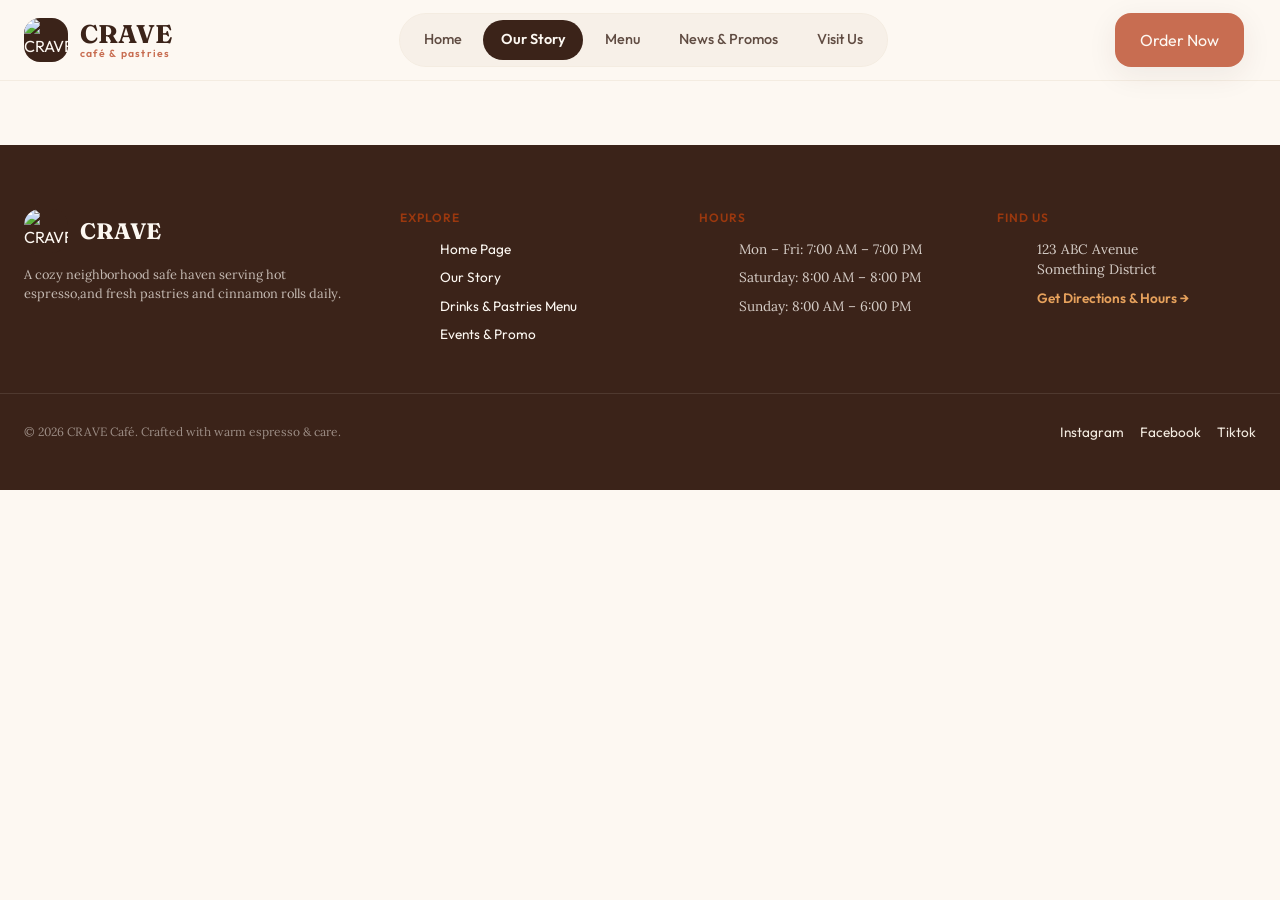
==== about.html @ d5f20750 "Add files via upload" ====
<!DOCTYPE html>
<html lang="en">
  <head>
    <meta charset="utf-8">
    <meta name="viewport" content="width=device-width, initial-scale=1.0">
    <title>Café</title>
    <link rel="preconnect" href="https://fonts.googleapis.com">
    <link rel="preconnect" href="https://fonts.gstatic.com" crossorigin>
    <link href="https://fonts.googleapis.com/css2?family=Fraunces:ital,wght@0,600;0,700;0,900;1,600&family=Lora:ital,wght@0,400;0,500;0,600;1,400&family=Outfit:wght@300;400;500;600;700&display=swap" rel="stylesheet">
    <link rel="stylesheet" href="style.css">
    <link rel="icon" type="image/x-icon" href="assets/favicon.ico">
  </head>

  <body>
      <header>
          <div class="site-header">
              <div class="wrap header-inner">
                  <a href="index.html" class="logo">
                      <span class="logo-mark">
                          <img src="assets/cafe_logo.png" alt="CRAVE Logo">
                      </span>
                      <span class="logo-text">
                          <span class="logo-name">CRAVE</span>
                          <span class="logo-subtitle">Café &amp; Pastries</span>
                      </span>
                  </a>

              <nav class="nav-desktop" aria-label="Primary">
                  <a href="index.html" >Home</a>
                  <a href="about.html" class="active">Our Story</a>
                  <a href="menu.html" >Menu</a>
                  <a href="news.html">News &amp; Promos</a>
                  <a href="contact.html">Visit Us</a>
              </nav>

              <div class="header-actions">
                  <a href="order.html" class="btn btn-filled order-btn-desktop">Order Now</a>
                  <label for="nav-toggle" class="hamburger" aria-label="Toggle menu">
                  </label>
              </div>
              </nav>
          </div>   
              
      </header>


        <main>
            
            </section>

            <section>

            </section>
        </main>

        <!--footer sections-->
        <footer class="site-footer"> 
          <div class="wrap footer-grid">
            <div class="footer-brand">
              <div class="logo">
                  <a href="index.html" class="logo">
                      <span class="logo-mark">
                          <img src="assets/cafe_logo.png" alt="CRAVE Logo">
                      </span>
                      <span class="logo-text-footer">
                          <span class="logo-name-footer">CRAVE</span>
                      </span>
                  </a>
              </div>
              <p>A cozy neighborhood safe haven serving hot espresso,and fresh pastries and cinnamon rolls daily.</p>
            </div>
            <div>
              <h4>Explore</h4>
              <ul>
                <li><a href="index.html">Home Page</a></li>
                <li><a href="about.html">Our Story</a></li>
                <li><a href="menu.html">Drinks &amp; Pastries Menu</a></li>
                <li><a href="news.html">Events &amp; Promo</a></li>
              </ul>
            </div>
            <div>
              <h4>Hours</h4>
              <ul>
                <li>Mon – Fri: 7:00 AM – 7:00 PM</li>
                <li>Saturday: 8:00 AM – 8:00 PM</li>
                <li>Sunday: 8:00 AM – 6:00 PM</li>
              </ul>
            </div>
            <div>
              <h4>Find Us</h4>
              <ul>
                <li> 123 ABC Avenue<br>Something District</li>
                <li><a href="contact.html" class="footer-link-accent">Get Directions &amp; Hours →</a></li>
              </ul>
            </div>
          </div>
          <div class="wrap footer-bottom">
            <p>© 2026 CRAVE Café. Crafted with warm espresso &amp; care.</p>
            <div class="social-media">
              <a href="">Instagram</a>
              <a href="">Facebook</a>
              <a href="">Tiktok</a>
            </div>
          </div>
        </footer>
          
    </body>
</html>
---- style.css ----
@import url("typography.css");

* {
    box-sizing: border-box;
    margin: 0;
}

body {
    margin: 0;
    background-color: #FDF8F2;
    background-size: 24px 24px;
}

ul li {
    margin: 0;
    padding: 0;
    list-style-type: none;
    text-decoration: none;
}

.wrap {
    max-width: 1280px;
    margin: 0 auto;
    padding: 0 1.5rem;
}

/* header section */
.site-header {
    position: sticky;
    top: 0;
    z-index: 100;
    background: rgba(253,248,242,.92);
    backdrop-filter: blur(10px);
    border-bottom: 1px solid #F4ECE1;
}

.header-inner {
    height: 5rem;
    display: flex;
    align-items: center;
    justify-content: space-between;
    gap: 1rem;
  }
  
/*logo*/
  .logo {
    display: flex;
    align-items: center;
    gap: .75rem;
}
  
.logo-mark {
    width: 2.75rem;
    height: 2.75rem;
    flex: none;
    border-radius: 1rem;
    background: #3B2319;
    display: flex;
    align-items: center;
    justify-content: center;
    overflow: hidden;
}
  
.logo-mark img {
    width: 100%;
    height: 100%;
    object-fit: cover; 
    display: block;
}

.logo-name {
    display: block;
}
  
.logo-subtitle {
    display: block;
}

/*nav*/
.nav-desktop {
    display: flex;
    gap: .25rem;
    background: rgba(244,236,225,.6);
    padding: .4rem;
    border-radius: 999px;
    border: 1px solid #F4ECE1;
    list-style-type: none;
}
  
.nav-desktop a {
    padding: .55rem 1.1rem;
    border-radius: 999px;
    text-decoration: none;
}
  
  .nav-desktop a:hover {
    background: #FDF8F2;
    text-decoration: none;
}
  
  .nav-desktop a.active {
    background: #3B2319;
    text-decoration: none;
}

.header-actions {
    display: flex;
    align-items: center;
    gap: .75rem;
  }
  

/* buttons */
.btn {
    display: inline-flex;
    align-items: center;
    justify-content: center;
    gap: .5rem;
    padding: .85rem 1.5rem;
    border-radius: 1rem;
    border: 1px solid transparent;
    cursor: pointer;
    transition: transform .15s ease, background .15s ease;
}
  
.btn:active {
    transform: scale(.97);
}
  
.btn-primary {
    background: #3B2319;
    box-shadow: 0 8px 30px rgba(59,35,25,.08);
}
  
.btn-primary:hover {
    background: #5A3A2C;
  }
  
.btn-filled {
    background: #C86D51;
    box-shadow: 0 8px 30px rgba(59,35,25,.08);
  }
  
.btn-accent:hover {
    background: #A85238;
  }
  
.btn-transparent {
    background: transparent;
    border-color: rgba(253,248,242,.35);
  }
  
.btn-transparent:hover {
    border-color: #FDF8F2;
  }
  
.btn-outline {
    background: #fff;
    border-color: #F4ECE1;
  }
  
.btn-outline:hover {
    border-color: #C86D51;
  }
  
.btn-block {
    width: 100%;
  }

/*hero section*/
.hero {
    min-height: calc(100vh - 5rem - 1px);
    min-height: calc(100svh - 5rem - 1px);
    padding: 4rem 1.5rem;
    display: flex;
    align-items: center;
    justify-content: center;
    background-image: linear-gradient(rgba(59,35,25,.55), rgba(59,35,25,.72)), url('https://images.unsplash.com/photo-1501339847302-ac426a4a7cbb?auto=format&fit=crop&w=2000&q=75');
    background-size: cover;
    background-position: center;
    background-repeat: no-repeat;
    background-color: #3B2319;
}

.hero-content {
    width: 100%;
    max-width: 56rem;
    display: flex;
    flex-direction: column;
    align-items: center;
    justify-content: center;
  }
  
  .hero-title {
    margin-top: 1.25rem;
  }
  
  .hero-lede {
    max-width: 40ch;
    margin-top: 1.5rem;
  }
  
  .hero-actions {
    display: flex;
    flex-wrap: wrap;
    justify-content: center;
    gap: 1rem;
    margin-top: 2.25rem;
  }
  
/*menu tiles*/
.menu-tiles {
    padding: 5rem 0;
    height: auto;
}
  
.polaroid {
    background: #fff;
    padding: .75rem;
    border-radius: 1rem;
    box-shadow: 0 10px 25px -5px rgba(59,35,25,.18);
}
  
.polaroid img {
    height: 14rem;
    width: 100%;
    object-fit: cover;
    border-radius: .5rem;
}
  
.polaroid figcaption {
    margin-top: .6rem;
  }
  
.polaroid.tilt-1 {
    transform: rotate(-2deg);
  }
  
.polaroid.tilt-2 {
    transform: rotate(2deg);
  }
  
.polaroid.tilt-3 {
    transform: rotate(-1deg);
  }
  
.polaroid.tilt-4 {
    transform: rotate(1deg);
  }
  
.polaroid:hover {
    transform: rotate(0deg);
    transition: transform .25s ease;
  }


.menu-tiles {
    padding: 5rem 0;
}
  
/* ==========================================
     1. DESKTOP-FIRST LAYOUT (Default)
     ================================---------- */
     .menu-board,
     .wall-board {
       display: grid;
       grid-template-columns: 1fr minmax(0, 22rem) 1fr;
       gap: 2rem;
       align-items: center;
     }
     
     .wall-center,
     .tile-center {
       order: 0;
       display: flex;
       flex-direction: column;
       align-items: center;
       gap: 2rem;
       text-align: center;
     }
     
     .wall-side {
       display: flex;
       flex-direction: column;
       gap: 2.75rem;
     }
     
     .wall-pol {
       position: relative;
       margin: 0;
       padding: .9rem .9rem 1.1rem;
       background-color: #FFFFFF;
       border-radius: 1rem;
       box-shadow: 0 10px 25px -5px rgba(59,35,25,.22);
       width: 15.5rem;
     }
     
     .wall-pol img {
       width: 100%;
       height: 11rem;
       object-fit: cover;
       border-radius: .5rem;
     }
     
     .wall-pol figcaption {
       display: flex;
       flex-direction: column;
       align-items: center;
       gap: .15rem;
       margin-top: .85rem;
     }
     
     /* The little "tape" labels */
     .wall-tape {
       position: absolute;
       top: -.75rem;
       left: 50%;
       width: 7rem;
       margin-left: -3.5rem;
       padding: .25rem 0;
       transform: rotate(-4deg);
     }
     
     .tape-signature {
       background-color: #A85238;
     }
     
     .tape-baked {
       background-color: #5D6A50;
     }
     
     /* Polaroid tilts */
     .wall-pol-1 { transform: rotate(-3deg); }
     .wall-pol-2 { transform: rotate(2.5deg); }
     .wall-pol-3 { transform: rotate(3deg); }
     .wall-pol-4 { transform: rotate(-2.5deg); }
     
     .wall-left .wall-pol-1 { align-self: flex-start; }
     .wall-left .wall-pol-2 { align-self: flex-end; }
     .wall-right .wall-pol-3 { align-self: flex-end; }
     .wall-right .wall-pol-4 { align-self: flex-start; }
     
     .wall-pol:hover {
       transform: rotate(0deg);
       transition: transform .25s ease;
     }
     
     /* TABLETS (600px to 999px) - 2-Column Grid */
  @media (max-width: 999px) {
    .menu-board,
    .wall-board {
      display: flex;
      flex-direction: column;
      align-items: center;
      gap: 2rem;
    }
    
    /* Center headline goes to the top */
    .wall-center,
    .tile-center {
      order: -1;
    }
    
    /* Tablet grid: 2 polaroids side by side */
    .wall-side {
      display: grid;
      grid-template-columns: repeat(2, 1fr);
      gap: 1.5rem;
      width: 100%;
      max-width: 36rem;
    }
    
    .wall-pol {
      width: 100%;
      max-width: none;
      align-self: auto !important;
    }
  }
  
  /* PHONES (< 600px) - 1 Polaroid per row */
  @media (max-width: 599px) {
    .wall-side {
      display: flex;
      flex-direction: column;
      align-items: center;
      gap: 1.5rem;
      max-width: 18rem;
    }
    
    .wall-pol {
      width: 100%;
    }
  }

/*upcoming events*/
.events {
    min-height: 100vh;
    background-color: #3B2319;
    padding: 3rem 5rem;
    box-sizing: border-box;
  }
  
  .event-items {
    display: flex;
    flex-direction: column;
    gap: 2rem; /* Space between each separate event box */
    width: 100%;
  }
  
.event-cards {
    display: grid;
    grid-template-columns: minmax(0, 1fr) minmax(0, 1fr);
    grid-template-rows: minmax(0, 1fr);
    align-items: stretch;
    gap: 2rem;
    min-height: 20rem;
    background-color: #4A2D21; 
    border-radius: 1rem;
    overflow: hidden;
}

.event-cards:nth-child(even) .event-photo {
    order: -1;
}
  
.event-text {
    display: flex;
    flex-direction: column;
    justify-content: center;
    padding: 3rem;
    max-width: 36rem;
    min-width: 0;
}
  
.event-photo {
    position: relative;
    width: 100%;
    height: 100%;
    min-height: 0;
    overflow: hidden;
}
  
.event-photo img {
    position: absolute;
    width: 100%;
    height: 100%;
    object-fit: cover;
    display: block;
}

.event-text h2 {
    margin-top: 1rem;
}
  
.event-text p {
    margin-top: 0.5rem;
}
  
.event-actions {
    display: flex;
    flex-wrap: wrap;
    gap: 1rem;
    margin-top: auto;
}


.highlights {
    display: inline-block;
    background: #C86D51;
    padding: 10px;
    border-radius: 999px;
}

/* cafe interior section */

.intro-to-nooks {
    position: relative;
    min-height: 100vh;
    background-color: #F4ECE1;
    color: #F4ECE1;
    display: flex;
    flex-direction: column;
    justify-content: center;
    align-items: center;
    text-align: center;
    padding: 2rem;
}

.interior {
    position: relative;
    min-height: 100vh;
    display: flex;
    align-items: flex-end;
    overflow: hidden;
    background: linear-gradient(145deg, #F4ECE1, #C86D51);
    color: #F4ECE1;
}

.interior::after {
    content:"";
    position:absolute;
    inset:0;
    background:linear-gradient(to top,rgba(20,10,5,.82) 0%,rgba(20,10,5,.35) 45%,rgba(20,10,5,0) 75%)}

.image-interior {
    position: absolute;
    inset: 0;
    z-index: 0;
}

.image-interior img {
    width: 100%;
    height: 100%;
    object-fit: cover;
    display: block;
}

.interior-text {
    position: relative;
    z-index: 2;
    width: 100%;
    margin: 0 auto;
    padding: 0 2rem 5rem;
}

/* footer section */
.site-footer {
    background: #3B2319;
    color: #FDF8F2;
    padding:4rem 0 3rem;
    margin-top:4rem;
}
.footer-grid{
    display:grid;
    gap:2.5rem;
    grid-template-columns:1fr;}
    @media (min-width:900px){ 
        .footer-grid{
            grid-template-columns:1.3fr 1fr 1fr 1fr;
        } }

.footer-grid h4 {
    font-family: 'Outfit', sans-serif;
    font-size:.75rem;
    text-transform:uppercase;
    letter-spacing:.08em;
    color: #9b380e;
    margin-bottom:.75rem;

}

.footer-grid ul li {
    margin-bottom:.5rem;
    font-size:.85rem;
    color:rgba(253,248,242,.8);
}

.footer-grid a:hover {
    color: #9b380e;
}

.footer-brand p {
    font-size:.8rem;
    color:rgba(253,248,242,.7);
    margin-top:.75rem;
}

.footer-bottom { 
    border-top:1px solid rgba(253,248,242,.1);
    margin-top:2.5rem;
    padding-top:1.75rem;
    display:flex;
    flex-direction:column;
    gap:1rem;
    align-items:center;
    text-align:center;
    font-size:.75rem;
    color:rgba(253,248,242,.5);}
    @media (min-width:640px) { 
        .footer-bottom{
            flex-direction:row;
            justify-content:space-between;} 
}

.social-media {
    display: flex;
    gap: 1rem;
}

.social-media a {
    color: #F4ECE1;
    font-size: 0.85rem;
}
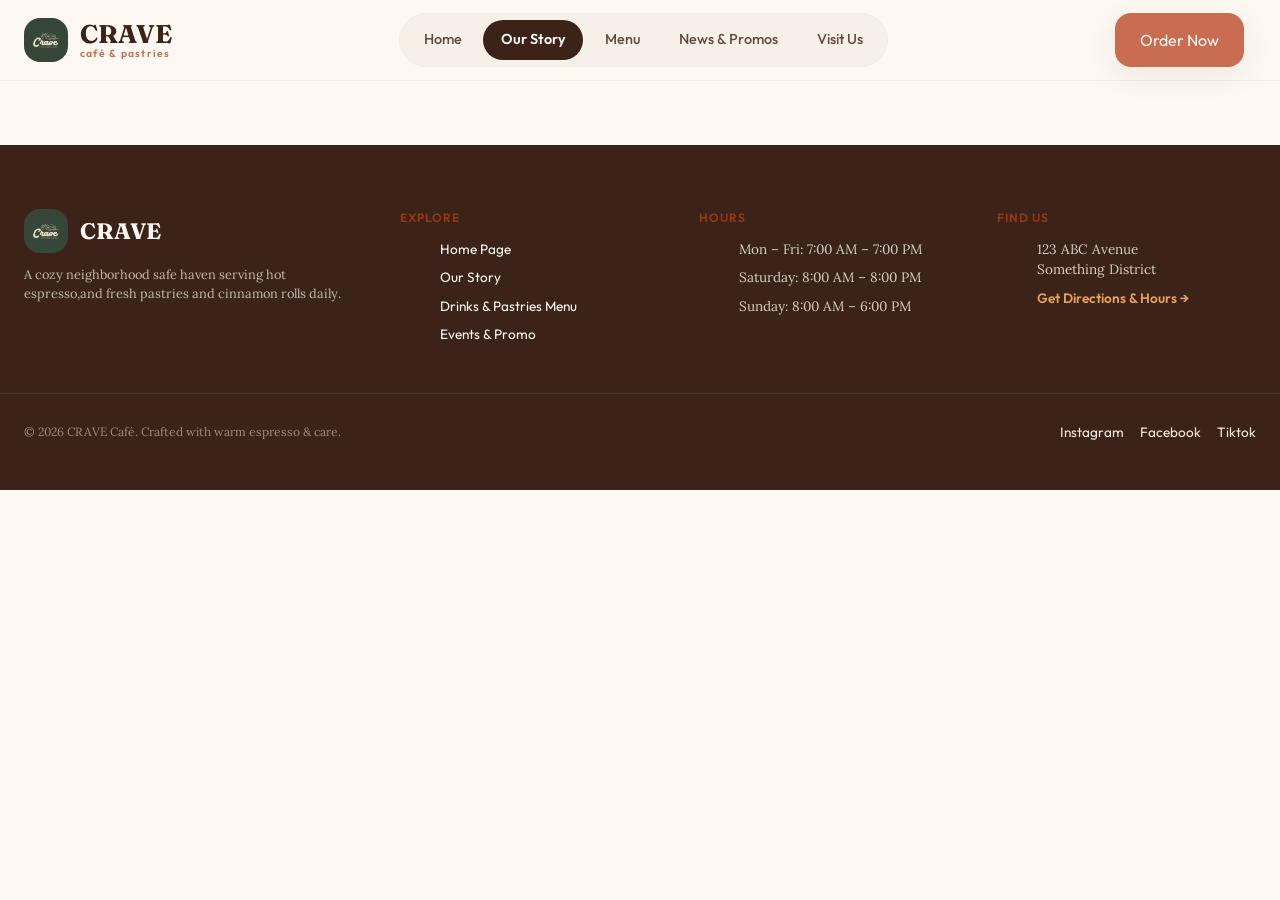
==== commit a6f6cf71: "commit on ('master')" ====
--- a/about.html
+++ b/about.html
@@ -1,108 +1,108 @@
-<!DOCTYPE html>
-<html lang="en">
-  <head>
-    <meta charset="utf-8">
-    <meta name="viewport" content="width=device-width, initial-scale=1.0">
-    <title>Café</title>
-    <link rel="preconnect" href="https://fonts.googleapis.com">
-    <link rel="preconnect" href="https://fonts.gstatic.com" crossorigin>
-    <link href="https://fonts.googleapis.com/css2?family=Fraunces:ital,wght@0,600;0,700;0,900;1,600&family=Lora:ital,wght@0,400;0,500;0,600;1,400&family=Outfit:wght@300;400;500;600;700&display=swap" rel="stylesheet">
-    <link rel="stylesheet" href="style.css">
-    <link rel="icon" type="image/x-icon" href="assets/favicon.ico">
-  </head>
-
-  <body>
-      <header>
-          <div class="site-header">
-              <div class="wrap header-inner">
-                  <a href="index.html" class="logo">
-                      <span class="logo-mark">
-                          <img src="assets/cafe_logo.png" alt="CRAVE Logo">
-                      </span>
-                      <span class="logo-text">
-                          <span class="logo-name">CRAVE</span>
-                          <span class="logo-subtitle">Café &amp; Pastries</span>
-                      </span>
-                  </a>
-
-              <nav class="nav-desktop" aria-label="Primary">
-                  <a href="index.html" >Home</a>
-                  <a href="about.html" class="active">Our Story</a>
-                  <a href="menu.html" >Menu</a>
-                  <a href="news.html">News &amp; Promos</a>
-                  <a href="contact.html">Visit Us</a>
-              </nav>
-
-              <div class="header-actions">
-                  <a href="order.html" class="btn btn-filled order-btn-desktop">Order Now</a>
-                  <label for="nav-toggle" class="hamburger" aria-label="Toggle menu">
-                  </label>
-              </div>
-              </nav>
-          </div>   
-              
-      </header>
-
-
-        <main>
-            
-            </section>
-
-            <section>
-
-            </section>
-        </main>
-
-        <!--footer sections-->
-        <footer class="site-footer"> 
-          <div class="wrap footer-grid">
-            <div class="footer-brand">
-              <div class="logo">
-                  <a href="index.html" class="logo">
-                      <span class="logo-mark">
-                          <img src="assets/cafe_logo.png" alt="CRAVE Logo">
-                      </span>
-                      <span class="logo-text-footer">
-                          <span class="logo-name-footer">CRAVE</span>
-                      </span>
-                  </a>
-              </div>
-              <p>A cozy neighborhood safe haven serving hot espresso,and fresh pastries and cinnamon rolls daily.</p>
-            </div>
-            <div>
-              <h4>Explore</h4>
-              <ul>
-                <li><a href="index.html">Home Page</a></li>
-                <li><a href="about.html">Our Story</a></li>
-                <li><a href="menu.html">Drinks &amp; Pastries Menu</a></li>
-                <li><a href="news.html">Events &amp; Promo</a></li>
-              </ul>
-            </div>
-            <div>
-              <h4>Hours</h4>
-              <ul>
-                <li>Mon – Fri: 7:00 AM – 7:00 PM</li>
-                <li>Saturday: 8:00 AM – 8:00 PM</li>
-                <li>Sunday: 8:00 AM – 6:00 PM</li>
-              </ul>
-            </div>
-            <div>
-              <h4>Find Us</h4>
-              <ul>
-                <li> 123 ABC Avenue<br>Something District</li>
-                <li><a href="contact.html" class="footer-link-accent">Get Directions &amp; Hours →</a></li>
-              </ul>
-            </div>
-          </div>
-          <div class="wrap footer-bottom">
-            <p>© 2026 CRAVE Café. Crafted with warm espresso &amp; care.</p>
-            <div class="social-media">
-              <a href="">Instagram</a>
-              <a href="">Facebook</a>
-              <a href="">Tiktok</a>
-            </div>
-          </div>
-        </footer>
-          
-    </body>
+<!DOCTYPE html>
+<html lang="en">
+  <head>
+    <meta charset="utf-8">
+    <meta name="viewport" content="width=device-width, initial-scale=1.0">
+    <title>Café</title>
+    <link rel="preconnect" href="https://fonts.googleapis.com">
+    <link rel="preconnect" href="https://fonts.gstatic.com" crossorigin>
+    <link href="https://fonts.googleapis.com/css2?family=Fraunces:ital,wght@0,600;0,700;0,900;1,600&family=Lora:ital,wght@0,400;0,500;0,600;1,400&family=Outfit:wght@300;400;500;600;700&display=swap" rel="stylesheet">
+    <link rel="stylesheet" href="style.css">
+    <link rel="icon" type="image/x-icon" href="assets/favicon.ico">
+  </head>
+
+  <body>
+      <header>
+          <div class="site-header">
+              <div class="wrap header-inner">
+                  <a href="index.html" class="logo">
+                      <span class="logo-mark">
+                          <img src="assets/cafe_logo.png" alt="CRAVE Logo">
+                      </span>
+                      <span class="logo-text">
+                          <span class="logo-name">CRAVE</span>
+                          <span class="logo-subtitle">Café &amp; Pastries</span>
+                      </span>
+                  </a>
+
+              <nav class="nav-desktop" aria-label="Primary">
+                  <a href="index.html" >Home</a>
+                  <a href="about.html" class="active">Our Story</a>
+                  <a href="menu.html" >Menu</a>
+                  <a href="news.html">News &amp; Promos</a>
+                  <a href="contact.html">Visit Us</a>
+              </nav>
+
+              <div class="header-actions">
+                  <a href="order.html" class="btn btn-filled order-btn-desktop">Order Now</a>
+                  <label for="nav-toggle" class="hamburger" aria-label="Toggle menu">
+                  </label>
+              </div>
+              </nav>
+          </div>   
+              
+      </header>
+
+
+        <main>
+            
+            </section>
+
+            <section>
+
+            </section>
+        </main>
+
+        <!--footer sections-->
+        <footer class="site-footer"> 
+          <div class="wrap footer-grid">
+            <div class="footer-brand">
+              <div class="logo">
+                  <a href="index.html" class="logo">
+                      <span class="logo-mark">
+                          <img src="assets/cafe_logo.png" alt="CRAVE Logo">
+                      </span>
+                      <span class="logo-text-footer">
+                          <span class="logo-name-footer">CRAVE</span>
+                      </span>
+                  </a>
+              </div>
+              <p>A cozy neighborhood safe haven serving hot espresso,and fresh pastries and cinnamon rolls daily.</p>
+            </div>
+            <div>
+              <h4>Explore</h4>
+              <ul>
+                <li><a href="index.html">Home Page</a></li>
+                <li><a href="about.html">Our Story</a></li>
+                <li><a href="menu.html">Drinks &amp; Pastries Menu</a></li>
+                <li><a href="news.html">Events &amp; Promo</a></li>
+              </ul>
+            </div>
+            <div>
+              <h4>Hours</h4>
+              <ul>
+                <li>Mon – Fri: 7:00 AM – 7:00 PM</li>
+                <li>Saturday: 8:00 AM – 8:00 PM</li>
+                <li>Sunday: 8:00 AM – 6:00 PM</li>
+              </ul>
+            </div>
+            <div>
+              <h4>Find Us</h4>
+              <ul>
+                <li> 123 ABC Avenue<br>Something District</li>
+                <li><a href="contact.html" class="footer-link-accent">Get Directions &amp; Hours →</a></li>
+              </ul>
+            </div>
+          </div>
+          <div class="wrap footer-bottom">
+            <p>© 2026 CRAVE Café. Crafted with warm espresso &amp; care.</p>
+            <div class="social-media">
+              <a href="">Instagram</a>
+              <a href="">Facebook</a>
+              <a href="">Tiktok</a>
+            </div>
+          </div>
+        </footer>
+          
+    </body>
 </html>
--- a/style.css
+++ b/style.css
@@ -1,593 +1,593 @@
-@import url("typography.css");
-
-* {
-    box-sizing: border-box;
-    margin: 0;
-}
-
-body {
-    margin: 0;
-    background-color: #FDF8F2;
-    background-size: 24px 24px;
-}
-
-ul li {
-    margin: 0;
-    padding: 0;
-    list-style-type: none;
-    text-decoration: none;
-}
-
-.wrap {
-    max-width: 1280px;
-    margin: 0 auto;
-    padding: 0 1.5rem;
-}
-
-/* header section */
-.site-header {
-    position: sticky;
-    top: 0;
-    z-index: 100;
-    background: rgba(253,248,242,.92);
-    backdrop-filter: blur(10px);
-    border-bottom: 1px solid #F4ECE1;
-}
-
-.header-inner {
-    height: 5rem;
-    display: flex;
-    align-items: center;
-    justify-content: space-between;
-    gap: 1rem;
-  }
-  
-/*logo*/
-  .logo {
-    display: flex;
-    align-items: center;
-    gap: .75rem;
-}
-  
-.logo-mark {
-    width: 2.75rem;
-    height: 2.75rem;
-    flex: none;
-    border-radius: 1rem;
-    background: #3B2319;
-    display: flex;
-    align-items: center;
-    justify-content: center;
-    overflow: hidden;
-}
-  
-.logo-mark img {
-    width: 100%;
-    height: 100%;
-    object-fit: cover; 
-    display: block;
-}
-
-.logo-name {
-    display: block;
-}
-  
-.logo-subtitle {
-    display: block;
-}
-
-/*nav*/
-.nav-desktop {
-    display: flex;
-    gap: .25rem;
-    background: rgba(244,236,225,.6);
-    padding: .4rem;
-    border-radius: 999px;
-    border: 1px solid #F4ECE1;
-    list-style-type: none;
-}
-  
-.nav-desktop a {
-    padding: .55rem 1.1rem;
-    border-radius: 999px;
-    text-decoration: none;
-}
-  
-  .nav-desktop a:hover {
-    background: #FDF8F2;
-    text-decoration: none;
-}
-  
-  .nav-desktop a.active {
-    background: #3B2319;
-    text-decoration: none;
-}
-
-.header-actions {
-    display: flex;
-    align-items: center;
-    gap: .75rem;
-  }
-  
-
-/* buttons */
-.btn {
-    display: inline-flex;
-    align-items: center;
-    justify-content: center;
-    gap: .5rem;
-    padding: .85rem 1.5rem;
-    border-radius: 1rem;
-    border: 1px solid transparent;
-    cursor: pointer;
-    transition: transform .15s ease, background .15s ease;
-}
-  
-.btn:active {
-    transform: scale(.97);
-}
-  
-.btn-primary {
-    background: #3B2319;
-    box-shadow: 0 8px 30px rgba(59,35,25,.08);
-}
-  
-.btn-primary:hover {
-    background: #5A3A2C;
-  }
-  
-.btn-filled {
-    background: #C86D51;
-    box-shadow: 0 8px 30px rgba(59,35,25,.08);
-  }
-  
-.btn-accent:hover {
-    background: #A85238;
-  }
-  
-.btn-transparent {
-    background: transparent;
-    border-color: rgba(253,248,242,.35);
-  }
-  
-.btn-transparent:hover {
-    border-color: #FDF8F2;
-  }
-  
-.btn-outline {
-    background: #fff;
-    border-color: #F4ECE1;
-  }
-  
-.btn-outline:hover {
-    border-color: #C86D51;
-  }
-  
-.btn-block {
-    width: 100%;
-  }
-
-/*hero section*/
-.hero {
-    min-height: calc(100vh - 5rem - 1px);
-    min-height: calc(100svh - 5rem - 1px);
-    padding: 4rem 1.5rem;
-    display: flex;
-    align-items: center;
-    justify-content: center;
-    background-image: linear-gradient(rgba(59,35,25,.55), rgba(59,35,25,.72)), url('https://images.unsplash.com/photo-1501339847302-ac426a4a7cbb?auto=format&fit=crop&w=2000&q=75');
-    background-size: cover;
-    background-position: center;
-    background-repeat: no-repeat;
-    background-color: #3B2319;
-}
-
-.hero-content {
-    width: 100%;
-    max-width: 56rem;
-    display: flex;
-    flex-direction: column;
-    align-items: center;
-    justify-content: center;
-  }
-  
-  .hero-title {
-    margin-top: 1.25rem;
-  }
-  
-  .hero-lede {
-    max-width: 40ch;
-    margin-top: 1.5rem;
-  }
-  
-  .hero-actions {
-    display: flex;
-    flex-wrap: wrap;
-    justify-content: center;
-    gap: 1rem;
-    margin-top: 2.25rem;
-  }
-  
-/*menu tiles*/
-.menu-tiles {
-    padding: 5rem 0;
-    height: auto;
-}
-  
-.polaroid {
-    background: #fff;
-    padding: .75rem;
-    border-radius: 1rem;
-    box-shadow: 0 10px 25px -5px rgba(59,35,25,.18);
-}
-  
-.polaroid img {
-    height: 14rem;
-    width: 100%;
-    object-fit: cover;
-    border-radius: .5rem;
-}
-  
-.polaroid figcaption {
-    margin-top: .6rem;
-  }
-  
-.polaroid.tilt-1 {
-    transform: rotate(-2deg);
-  }
-  
-.polaroid.tilt-2 {
-    transform: rotate(2deg);
-  }
-  
-.polaroid.tilt-3 {
-    transform: rotate(-1deg);
-  }
-  
-.polaroid.tilt-4 {
-    transform: rotate(1deg);
-  }
-  
-.polaroid:hover {
-    transform: rotate(0deg);
-    transition: transform .25s ease;
-  }
-
-
-.menu-tiles {
-    padding: 5rem 0;
-}
-  
-/* ==========================================
-     1. DESKTOP-FIRST LAYOUT (Default)
-     ================================---------- */
-     .menu-board,
-     .wall-board {
-       display: grid;
-       grid-template-columns: 1fr minmax(0, 22rem) 1fr;
-       gap: 2rem;
-       align-items: center;
-     }
-     
-     .wall-center,
-     .tile-center {
-       order: 0;
-       display: flex;
-       flex-direction: column;
-       align-items: center;
-       gap: 2rem;
-       text-align: center;
-     }
-     
-     .wall-side {
-       display: flex;
-       flex-direction: column;
-       gap: 2.75rem;
-     }
-     
-     .wall-pol {
-       position: relative;
-       margin: 0;
-       padding: .9rem .9rem 1.1rem;
-       background-color: #FFFFFF;
-       border-radius: 1rem;
-       box-shadow: 0 10px 25px -5px rgba(59,35,25,.22);
-       width: 15.5rem;
-     }
-     
-     .wall-pol img {
-       width: 100%;
-       height: 11rem;
-       object-fit: cover;
-       border-radius: .5rem;
-     }
-     
-     .wall-pol figcaption {
-       display: flex;
-       flex-direction: column;
-       align-items: center;
-       gap: .15rem;
-       margin-top: .85rem;
-     }
-     
-     /* The little "tape" labels */
-     .wall-tape {
-       position: absolute;
-       top: -.75rem;
-       left: 50%;
-       width: 7rem;
-       margin-left: -3.5rem;
-       padding: .25rem 0;
-       transform: rotate(-4deg);
-     }
-     
-     .tape-signature {
-       background-color: #A85238;
-     }
-     
-     .tape-baked {
-       background-color: #5D6A50;
-     }
-     
-     /* Polaroid tilts */
-     .wall-pol-1 { transform: rotate(-3deg); }
-     .wall-pol-2 { transform: rotate(2.5deg); }
-     .wall-pol-3 { transform: rotate(3deg); }
-     .wall-pol-4 { transform: rotate(-2.5deg); }
-     
-     .wall-left .wall-pol-1 { align-self: flex-start; }
-     .wall-left .wall-pol-2 { align-self: flex-end; }
-     .wall-right .wall-pol-3 { align-self: flex-end; }
-     .wall-right .wall-pol-4 { align-self: flex-start; }
-     
-     .wall-pol:hover {
-       transform: rotate(0deg);
-       transition: transform .25s ease;
-     }
-     
-     /* TABLETS (600px to 999px) - 2-Column Grid */
-  @media (max-width: 999px) {
-    .menu-board,
-    .wall-board {
-      display: flex;
-      flex-direction: column;
-      align-items: center;
-      gap: 2rem;
-    }
-    
-    /* Center headline goes to the top */
-    .wall-center,
-    .tile-center {
-      order: -1;
-    }
-    
-    /* Tablet grid: 2 polaroids side by side */
-    .wall-side {
-      display: grid;
-      grid-template-columns: repeat(2, 1fr);
-      gap: 1.5rem;
-      width: 100%;
-      max-width: 36rem;
-    }
-    
-    .wall-pol {
-      width: 100%;
-      max-width: none;
-      align-self: auto !important;
-    }
-  }
-  
-  /* PHONES (< 600px) - 1 Polaroid per row */
-  @media (max-width: 599px) {
-    .wall-side {
-      display: flex;
-      flex-direction: column;
-      align-items: center;
-      gap: 1.5rem;
-      max-width: 18rem;
-    }
-    
-    .wall-pol {
-      width: 100%;
-    }
-  }
-
-/*upcoming events*/
-.events {
-    min-height: 100vh;
-    background-color: #3B2319;
-    padding: 3rem 5rem;
-    box-sizing: border-box;
-  }
-  
-  .event-items {
-    display: flex;
-    flex-direction: column;
-    gap: 2rem; /* Space between each separate event box */
-    width: 100%;
-  }
-  
-.event-cards {
-    display: grid;
-    grid-template-columns: minmax(0, 1fr) minmax(0, 1fr);
-    grid-template-rows: minmax(0, 1fr);
-    align-items: stretch;
-    gap: 2rem;
-    min-height: 20rem;
-    background-color: #4A2D21; 
-    border-radius: 1rem;
-    overflow: hidden;
-}
-
-.event-cards:nth-child(even) .event-photo {
-    order: -1;
-}
-  
-.event-text {
-    display: flex;
-    flex-direction: column;
-    justify-content: center;
-    padding: 3rem;
-    max-width: 36rem;
-    min-width: 0;
-}
-  
-.event-photo {
-    position: relative;
-    width: 100%;
-    height: 100%;
-    min-height: 0;
-    overflow: hidden;
-}
-  
-.event-photo img {
-    position: absolute;
-    width: 100%;
-    height: 100%;
-    object-fit: cover;
-    display: block;
-}
-
-.event-text h2 {
-    margin-top: 1rem;
-}
-  
-.event-text p {
-    margin-top: 0.5rem;
-}
-  
-.event-actions {
-    display: flex;
-    flex-wrap: wrap;
-    gap: 1rem;
-    margin-top: auto;
-}
-
-
-.highlights {
-    display: inline-block;
-    background: #C86D51;
-    padding: 10px;
-    border-radius: 999px;
-}
-
-/* cafe interior section */
-
-.intro-to-nooks {
-    position: relative;
-    min-height: 100vh;
-    background-color: #F4ECE1;
-    color: #F4ECE1;
-    display: flex;
-    flex-direction: column;
-    justify-content: center;
-    align-items: center;
-    text-align: center;
-    padding: 2rem;
-}
-
-.interior {
-    position: relative;
-    min-height: 100vh;
-    display: flex;
-    align-items: flex-end;
-    overflow: hidden;
-    background: linear-gradient(145deg, #F4ECE1, #C86D51);
-    color: #F4ECE1;
-}
-
-.interior::after {
-    content:"";
-    position:absolute;
-    inset:0;
-    background:linear-gradient(to top,rgba(20,10,5,.82) 0%,rgba(20,10,5,.35) 45%,rgba(20,10,5,0) 75%)}
-
-.image-interior {
-    position: absolute;
-    inset: 0;
-    z-index: 0;
-}
-
-.image-interior img {
-    width: 100%;
-    height: 100%;
-    object-fit: cover;
-    display: block;
-}
-
-.interior-text {
-    position: relative;
-    z-index: 2;
-    width: 100%;
-    margin: 0 auto;
-    padding: 0 2rem 5rem;
-}
-
-/* footer section */
-.site-footer {
-    background: #3B2319;
-    color: #FDF8F2;
-    padding:4rem 0 3rem;
-    margin-top:4rem;
-}
-.footer-grid{
-    display:grid;
-    gap:2.5rem;
-    grid-template-columns:1fr;}
-    @media (min-width:900px){ 
-        .footer-grid{
-            grid-template-columns:1.3fr 1fr 1fr 1fr;
-        } }
-
-.footer-grid h4 {
-    font-family: 'Outfit', sans-serif;
-    font-size:.75rem;
-    text-transform:uppercase;
-    letter-spacing:.08em;
-    color: #9b380e;
-    margin-bottom:.75rem;
-
-}
-
-.footer-grid ul li {
-    margin-bottom:.5rem;
-    font-size:.85rem;
-    color:rgba(253,248,242,.8);
-}
-
-.footer-grid a:hover {
-    color: #9b380e;
-}
-
-.footer-brand p {
-    font-size:.8rem;
-    color:rgba(253,248,242,.7);
-    margin-top:.75rem;
-}
-
-.footer-bottom { 
-    border-top:1px solid rgba(253,248,242,.1);
-    margin-top:2.5rem;
-    padding-top:1.75rem;
-    display:flex;
-    flex-direction:column;
-    gap:1rem;
-    align-items:center;
-    text-align:center;
-    font-size:.75rem;
-    color:rgba(253,248,242,.5);}
-    @media (min-width:640px) { 
-        .footer-bottom{
-            flex-direction:row;
-            justify-content:space-between;} 
-}
-
-.social-media {
-    display: flex;
-    gap: 1rem;
-}
-
-.social-media a {
-    color: #F4ECE1;
-    font-size: 0.85rem;
+@import url("typography.css");
+
+* {
+    box-sizing: border-box;
+    margin: 0;
+}
+
+body {
+    margin: 0;
+    background-color: #FDF8F2;
+    background-size: 24px 24px;
+}
+
+ul li {
+    margin: 0;
+    padding: 0;
+    list-style-type: none;
+    text-decoration: none;
+}
+
+.wrap {
+    max-width: 1280px;
+    margin: 0 auto;
+    padding: 0 1.5rem;
+}
+
+/* header section */
+.site-header {
+    position: sticky;
+    top: 0;
+    z-index: 100;
+    background: rgba(253,248,242,.92);
+    backdrop-filter: blur(10px);
+    border-bottom: 1px solid #F4ECE1;
+}
+
+.header-inner {
+    height: 5rem;
+    display: flex;
+    align-items: center;
+    justify-content: space-between;
+    gap: 1rem;
+  }
+  
+/*logo*/
+  .logo {
+    display: flex;
+    align-items: center;
+    gap: .75rem;
+}
+  
+.logo-mark {
+    width: 2.75rem;
+    height: 2.75rem;
+    flex: none;
+    border-radius: 1rem;
+    background: #3B2319;
+    display: flex;
+    align-items: center;
+    justify-content: center;
+    overflow: hidden;
+}
+  
+.logo-mark img {
+    width: 100%;
+    height: 100%;
+    object-fit: cover; 
+    display: block;
+}
+
+.logo-name {
+    display: block;
+}
+  
+.logo-subtitle {
+    display: block;
+}
+
+/*nav*/
+.nav-desktop {
+    display: flex;
+    gap: .25rem;
+    background: rgba(244,236,225,.6);
+    padding: .4rem;
+    border-radius: 999px;
+    border: 1px solid #F4ECE1;
+    list-style-type: none;
+}
+  
+.nav-desktop a {
+    padding: .55rem 1.1rem;
+    border-radius: 999px;
+    text-decoration: none;
+}
+  
+  .nav-desktop a:hover {
+    background: #FDF8F2;
+    text-decoration: none;
+}
+  
+  .nav-desktop a.active {
+    background: #3B2319;
+    text-decoration: none;
+}
+
+.header-actions {
+    display: flex;
+    align-items: center;
+    gap: .75rem;
+  }
+  
+
+/* buttons */
+.btn {
+    display: inline-flex;
+    align-items: center;
+    justify-content: center;
+    gap: .5rem;
+    padding: .85rem 1.5rem;
+    border-radius: 1rem;
+    border: 1px solid transparent;
+    cursor: pointer;
+    transition: transform .15s ease, background .15s ease;
+}
+  
+.btn:active {
+    transform: scale(.97);
+}
+  
+.btn-primary {
+    background: #3B2319;
+    box-shadow: 0 8px 30px rgba(59,35,25,.08);
+}
+  
+.btn-primary:hover {
+    background: #5A3A2C;
+  }
+  
+.btn-filled {
+    background: #C86D51;
+    box-shadow: 0 8px 30px rgba(59,35,25,.08);
+  }
+  
+.btn-accent:hover {
+    background: #A85238;
+  }
+  
+.btn-transparent {
+    background: transparent;
+    border-color: rgba(253,248,242,.35);
+  }
+  
+.btn-transparent:hover {
+    border-color: #FDF8F2;
+  }
+  
+.btn-outline {
+    background: #fff;
+    border-color: #F4ECE1;
+  }
+  
+.btn-outline:hover {
+    border-color: #C86D51;
+  }
+  
+.btn-block {
+    width: 100%;
+  }
+
+/*hero section*/
+.hero {
+    min-height: calc(100vh - 5rem - 1px);
+    min-height: calc(100svh - 5rem - 1px);
+    padding: 4rem 1.5rem;
+    display: flex;
+    align-items: center;
+    justify-content: center;
+    background-image: linear-gradient(rgba(59,35,25,.55), rgba(59,35,25,.72)), url('https://images.unsplash.com/photo-1501339847302-ac426a4a7cbb?auto=format&fit=crop&w=2000&q=75');
+    background-size: cover;
+    background-position: center;
+    background-repeat: no-repeat;
+    background-color: #3B2319;
+}
+
+.hero-content {
+    width: 100%;
+    max-width: 56rem;
+    display: flex;
+    flex-direction: column;
+    align-items: center;
+    justify-content: center;
+  }
+  
+  .hero-title {
+    margin-top: 1.25rem;
+  }
+  
+  .hero-lede {
+    max-width: 40ch;
+    margin-top: 1.5rem;
+  }
+  
+  .hero-actions {
+    display: flex;
+    flex-wrap: wrap;
+    justify-content: center;
+    gap: 1rem;
+    margin-top: 2.25rem;
+  }
+  
+/*menu tiles*/
+.menu-tiles {
+    padding: 5rem 0;
+    height: auto;
+}
+  
+.polaroid {
+    background: #fff;
+    padding: .75rem;
+    border-radius: 1rem;
+    box-shadow: 0 10px 25px -5px rgba(59,35,25,.18);
+}
+  
+.polaroid img {
+    height: 14rem;
+    width: 100%;
+    object-fit: cover;
+    border-radius: .5rem;
+}
+  
+.polaroid figcaption {
+    margin-top: .6rem;
+  }
+  
+.polaroid.tilt-1 {
+    transform: rotate(-2deg);
+  }
+  
+.polaroid.tilt-2 {
+    transform: rotate(2deg);
+  }
+  
+.polaroid.tilt-3 {
+    transform: rotate(-1deg);
+  }
+  
+.polaroid.tilt-4 {
+    transform: rotate(1deg);
+  }
+  
+.polaroid:hover {
+    transform: rotate(0deg);
+    transition: transform .25s ease;
+  }
+
+
+.menu-tiles {
+    padding: 5rem 0;
+}
+  
+/* ==========================================
+     1. DESKTOP-FIRST LAYOUT (Default)
+     ================================---------- */
+     .menu-board,
+     .wall-board {
+       display: grid;
+       grid-template-columns: 1fr minmax(0, 22rem) 1fr;
+       gap: 2rem;
+       align-items: center;
+     }
+     
+     .wall-center,
+     .tile-center {
+       order: 0;
+       display: flex;
+       flex-direction: column;
+       align-items: center;
+       gap: 2rem;
+       text-align: center;
+     }
+     
+     .wall-side {
+       display: flex;
+       flex-direction: column;
+       gap: 2.75rem;
+     }
+     
+     .wall-pol {
+       position: relative;
+       margin: 0;
+       padding: .9rem .9rem 1.1rem;
+       background-color: #FFFFFF;
+       border-radius: 1rem;
+       box-shadow: 0 10px 25px -5px rgba(59,35,25,.22);
+       width: 15.5rem;
+     }
+     
+     .wall-pol img {
+       width: 100%;
+       height: 11rem;
+       object-fit: cover;
+       border-radius: .5rem;
+     }
+     
+     .wall-pol figcaption {
+       display: flex;
+       flex-direction: column;
+       align-items: center;
+       gap: .15rem;
+       margin-top: .85rem;
+     }
+     
+     /* The little "tape" labels */
+     .wall-tape {
+       position: absolute;
+       top: -.75rem;
+       left: 50%;
+       width: 7rem;
+       margin-left: -3.5rem;
+       padding: .25rem 0;
+       transform: rotate(-4deg);
+     }
+     
+     .tape-signature {
+       background-color: #A85238;
+     }
+     
+     .tape-baked {
+       background-color: #5D6A50;
+     }
+     
+     /* Polaroid tilts */
+     .wall-pol-1 { transform: rotate(-3deg); }
+     .wall-pol-2 { transform: rotate(2.5deg); }
+     .wall-pol-3 { transform: rotate(3deg); }
+     .wall-pol-4 { transform: rotate(-2.5deg); }
+     
+     .wall-left .wall-pol-1 { align-self: flex-start; }
+     .wall-left .wall-pol-2 { align-self: flex-end; }
+     .wall-right .wall-pol-3 { align-self: flex-end; }
+     .wall-right .wall-pol-4 { align-self: flex-start; }
+     
+     .wall-pol:hover {
+       transform: rotate(0deg);
+       transition: transform .25s ease;
+     }
+     
+     /* TABLETS (600px to 999px) - 2-Column Grid */
+  @media (max-width: 999px) {
+    .menu-board,
+    .wall-board {
+      display: flex;
+      flex-direction: column;
+      align-items: center;
+      gap: 2rem;
+    }
+    
+    /* Center headline goes to the top */
+    .wall-center,
+    .tile-center {
+      order: -1;
+    }
+    
+    /* Tablet grid: 2 polaroids side by side */
+    .wall-side {
+      display: grid;
+      grid-template-columns: repeat(2, 1fr);
+      gap: 1.5rem;
+      width: 100%;
+      max-width: 36rem;
+    }
+    
+    .wall-pol {
+      width: 100%;
+      max-width: none;
+      align-self: auto !important;
+    }
+  }
+  
+  /* PHONES (< 600px) - 1 Polaroid per row */
+  @media (max-width: 599px) {
+    .wall-side {
+      display: flex;
+      flex-direction: column;
+      align-items: center;
+      gap: 1.5rem;
+      max-width: 18rem;
+    }
+    
+    .wall-pol {
+      width: 100%;
+    }
+  }
+
+/*upcoming events*/
+.events {
+    min-height: 100vh;
+    background-color: #3B2319;
+    padding: 3rem 5rem;
+    box-sizing: border-box;
+  }
+  
+  .event-items {
+    display: flex;
+    flex-direction: column;
+    gap: 2rem; /* Space between each separate event box */
+    width: 100%;
+  }
+  
+.event-cards {
+    display: grid;
+    grid-template-columns: minmax(0, 1fr) minmax(0, 1fr);
+    grid-template-rows: minmax(0, 1fr);
+    align-items: stretch;
+    gap: 2rem;
+    min-height: 20rem;
+    background-color: #4A2D21; 
+    border-radius: 1rem;
+    overflow: hidden;
+}
+
+.event-cards:nth-child(even) .event-photo {
+    order: -1;
+}
+  
+.event-text {
+    display: flex;
+    flex-direction: column;
+    justify-content: center;
+    padding: 3rem;
+    max-width: 36rem;
+    min-width: 0;
+}
+  
+.event-photo {
+    position: relative;
+    width: 100%;
+    height: 100%;
+    min-height: 0;
+    overflow: hidden;
+}
+  
+.event-photo img {
+    position: absolute;
+    width: 100%;
+    height: 100%;
+    object-fit: cover;
+    display: block;
+}
+
+.event-text h2 {
+    margin-top: 1rem;
+}
+  
+.event-text p {
+    margin-top: 0.5rem;
+}
+  
+.event-actions {
+    display: flex;
+    flex-wrap: wrap;
+    gap: 1rem;
+    margin-top: auto;
+}
+
+
+.highlights {
+    display: inline-block;
+    background: #C86D51;
+    padding: 10px;
+    border-radius: 999px;
+}
+
+/* cafe interior section */
+
+.intro-to-nooks {
+    position: relative;
+    min-height: 100vh;
+    background-color: #F4ECE1;
+    color: #F4ECE1;
+    display: flex;
+    flex-direction: column;
+    justify-content: center;
+    align-items: center;
+    text-align: center;
+    padding: 2rem;
+}
+
+.interior {
+    position: relative;
+    min-height: 100vh;
+    display: flex;
+    align-items: flex-end;
+    overflow: hidden;
+    background: linear-gradient(145deg, #F4ECE1, #C86D51);
+    color: #F4ECE1;
+}
+
+.interior::after {
+    content:"";
+    position:absolute;
+    inset:0;
+    background:linear-gradient(to top,rgba(20,10,5,.82) 0%,rgba(20,10,5,.35) 45%,rgba(20,10,5,0) 75%)}
+
+.image-interior {
+    position: absolute;
+    inset: 0;
+    z-index: 0;
+}
+
+.image-interior img {
+    width: 100%;
+    height: 100%;
+    object-fit: cover;
+    display: block;
+}
+
+.interior-text {
+    position: relative;
+    z-index: 2;
+    width: 100%;
+    margin: 0 auto;
+    padding: 0 2rem 5rem;
+}
+
+/* footer section */
+.site-footer {
+    background: #3B2319;
+    color: #FDF8F2;
+    padding:4rem 0 3rem;
+    margin-top:4rem;
+}
+.footer-grid{
+    display:grid;
+    gap:2.5rem;
+    grid-template-columns:1fr;}
+    @media (min-width:900px){ 
+        .footer-grid{
+            grid-template-columns:1.3fr 1fr 1fr 1fr;
+        } }
+
+.footer-grid h4 {
+    font-family: 'Outfit', sans-serif;
+    font-size:.75rem;
+    text-transform:uppercase;
+    letter-spacing:.08em;
+    color: #9b380e;
+    margin-bottom:.75rem;
+
+}
+
+.footer-grid ul li {
+    margin-bottom:.5rem;
+    font-size:.85rem;
+    color:rgba(253,248,242,.8);
+}
+
+.footer-grid a:hover {
+    color: #9b380e;
+}
+
+.footer-brand p {
+    font-size:.8rem;
+    color:rgba(253,248,242,.7);
+    margin-top:.75rem;
+}
+
+.footer-bottom { 
+    border-top:1px solid rgba(253,248,242,.1);
+    margin-top:2.5rem;
+    padding-top:1.75rem;
+    display:flex;
+    flex-direction:column;
+    gap:1rem;
+    align-items:center;
+    text-align:center;
+    font-size:.75rem;
+    color:rgba(253,248,242,.5);}
+    @media (min-width:640px) { 
+        .footer-bottom{
+            flex-direction:row;
+            justify-content:space-between;} 
+}
+
+.social-media {
+    display: flex;
+    gap: 1rem;
+}
+
+.social-media a {
+    color: #F4ECE1;
+    font-size: 0.85rem;
 }
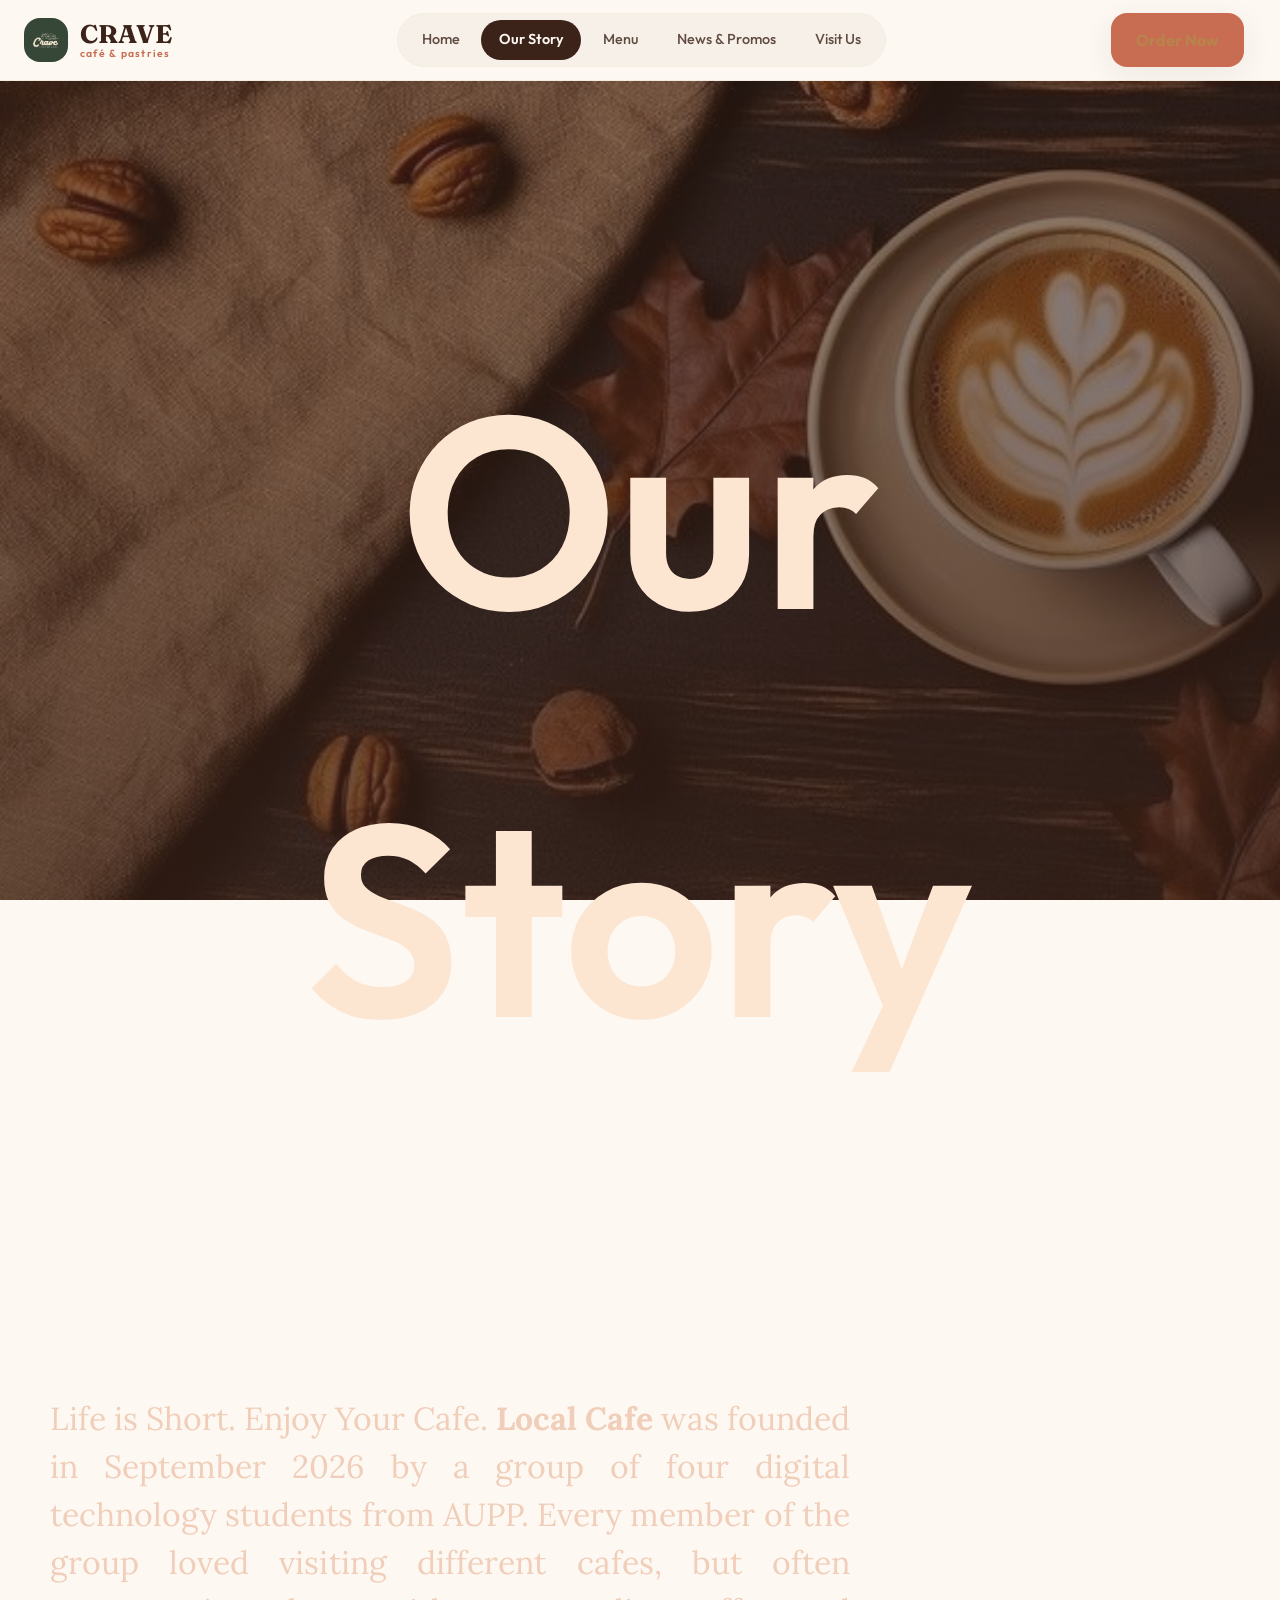
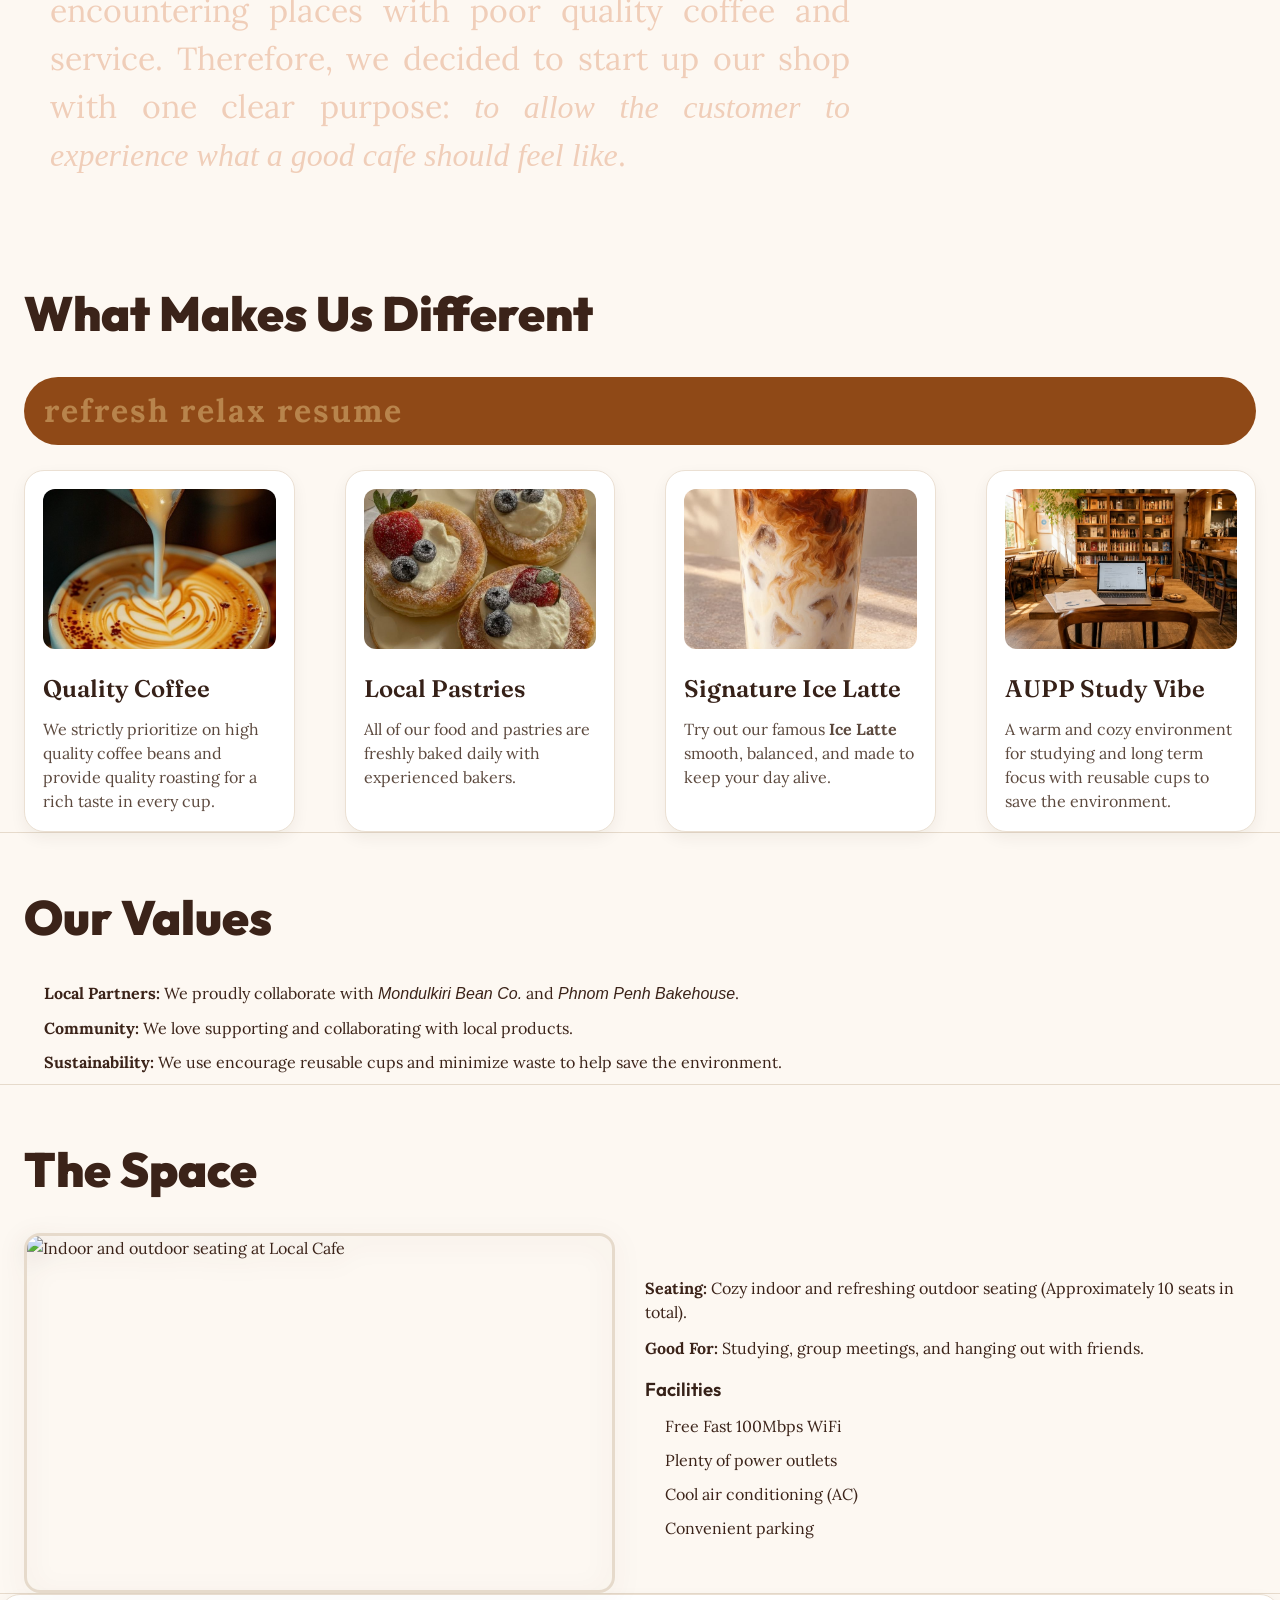
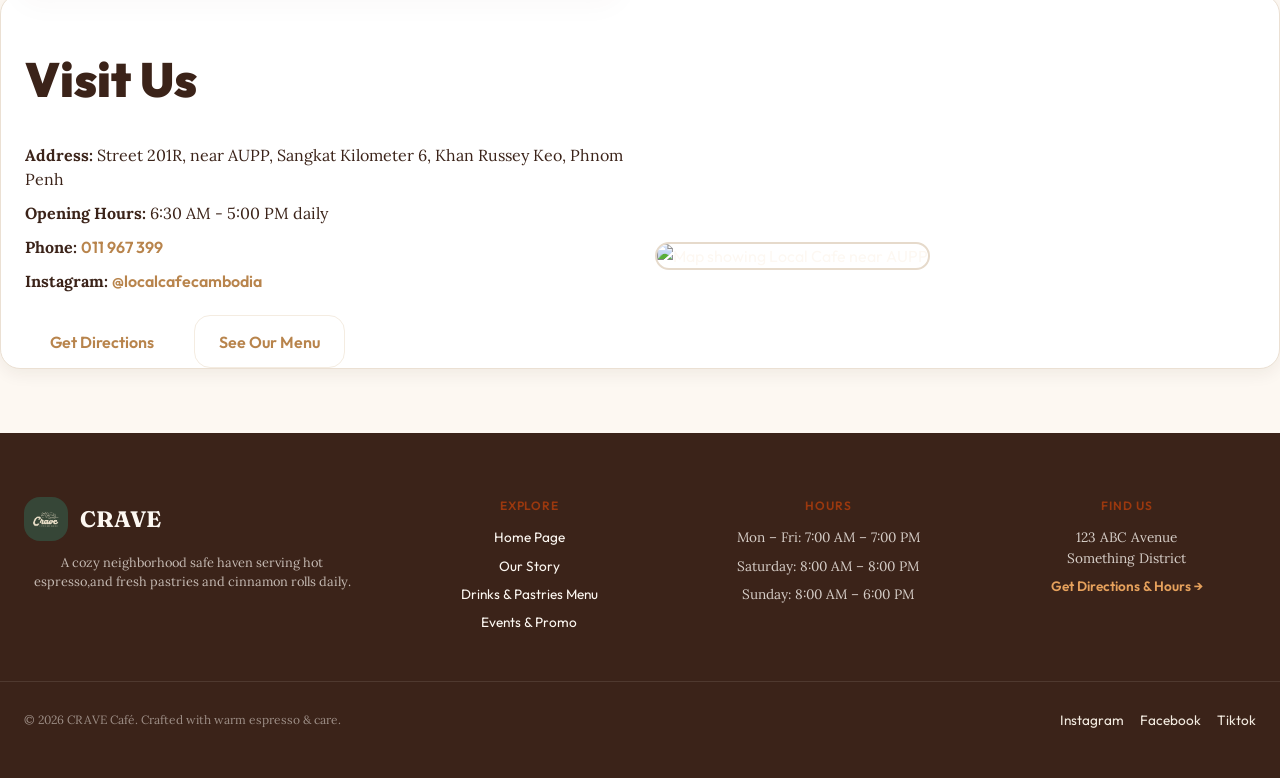
==== commit ba3dd045: "commit on ('main')" ====
--- a/about.html
+++ b/about.html
@@ -7,7 +7,7 @@
     <link rel="preconnect" href="https://fonts.googleapis.com">
     <link rel="preconnect" href="https://fonts.gstatic.com" crossorigin>
     <link href="https://fonts.googleapis.com/css2?family=Fraunces:ital,wght@0,600;0,700;0,900;1,600&family=Lora:ital,wght@0,400;0,500;0,600;1,400&family=Outfit:wght@300;400;500;600;700&display=swap" rel="stylesheet">
-    <link rel="stylesheet" href="style.css">
+    <link rel="stylesheet" href="/css/style.css">
     <link rel="icon" type="image/x-icon" href="assets/favicon.ico">
   </head>
 
@@ -44,65 +44,158 @@
       </header>
 
 
-        <main>
-            
-            </section>
-
-            <section>
-
-            </section>
-        </main>
+      <main>
+        <section class="about-hero">
+          <div class="about-hero-content">
+            <h1>Our Story</h1>
+            <div class="menu-hero-subtitle">
+              <p class="tagline">Life is Short. Enjoy Your Cafe.
+                <strong>Local Cafe</strong> was founded in <time datetime="2026-09">September 2026</time>
+                by a group of four digital technology students from AUPP. Every member of the group loved visiting different cafes, but often encountering places with poor quality coffee and service. Therefore, we decided to start up our shop with one
+                clear purpose: <em>to allow the customer to experience what a good cafe should feel like</em>.
+              </p>
+            </div>
+          </div>
+        </section>
+      
+    
+        <section class=" wrap about-section">
+          <h2>What Makes Us Different</h2>
+          <p class="vibe">Refresh Relax Resume</p>
+    
+          <div class="card-row">
+            <article class="card">
+              <img src="/assets/about-pictures/cafe.jpg" alt="Quality roasted coffee beans" class="card-img">
+              <h3>Quality Coffee</h3>
+              <p>We strictly prioritize on high quality coffee beans and provide quality roasting for a rich taste in every cup.</p>
+            </article>
+    
+            <article class="card">
+              <img src="/assets/about-pictures/pastry.jpg" alt="Fresh local pastries" class="card-img">
+              <h3>Local Pastries</h3>
+              <p>All of our food and pastries are freshly baked daily with experienced bakers.</p>
+            </article>
+    
+            <article class="card">
+              <img src="/assets/about-pictures/ice_latte.jpg" alt="Signature Ice Latte" class="card-img">
+              <h3>Signature Ice Latte</h3>
+              <p>Try out our famous <strong>Ice Latte</strong> smooth, balanced, and made to keep your day alive.</p>
+            </article>
+    
+            <article class="card">
+              <img src="assets/about-pictures/study_vibe.jpg" alt="AUPP study vibe at Local Cafe" class="card-img">
+              <h3>AUPP Study Vibe</h3>
+              <p>A warm and cozy environment for studying and long term focus with reusable cups to save the environment.</p>
+            </article>
+          </div>
+        </section>
+    
+        <section class=" wrap about-section">
+          <h2>Our Values</h2>
+          <ul class="value-list">
+            <li><strong>Local Partners:</strong> We proudly collaborate with <em>Mondulkiri Bean Co.</em> and <em>Phnom Penh Bakehouse</em>.</li>
+            <li><strong>Community:</strong> We love supporting and collaborating with local products.</li>
+            <li><strong>Sustainability:</strong> We use encourage reusable cups and minimize waste to help save the environment.</li>
+          </ul>
+        </section>
+    
+        <section class="wrap about-section">
+          <h2>The Space</h2>
+          <div class="space-row">
+            <img src="./image/real-space.jpg" alt="Indoor and outdoor seating at Local Cafe" class="space-img">
+    
+            <div class="space-info">
+              <p><strong>Seating:</strong> Cozy indoor and refreshing outdoor seating (Approximately 10 seats in total).</p>
+              <p><strong>Good For:</strong> Studying, group meetings, and hanging out with friends.</p>
+              <h3>Facilities</h3>
+              <ul>
+                <li>Free Fast 100Mbps WiFi</li>
+                <li>Plenty of power outlets</li>
+                <li>Cool air conditioning (AC)</li>
+                <li>Convenient parking</li>
+              </ul>
+            </div>
+          </div>
+        </section>
+    
+        <section id="visit" class="wrap about-section visit-box">
+          <h2>Visit Us</h2>
+          <div class="visit-row">
+            <div class="visit-info">
+              <p><strong>Address:</strong> Street 201R, near AUPP, Sangkat Kilometer 6, Khan Russey Keo, Phnom Penh</p>
+              <p><strong>Opening Hours:</strong> <time>6:30 AM - 5:00 PM</time> daily</p>
+              <p><strong>Phone:</strong> <a href="tel:011967399">011 967 399</a></p>
+              <p>
+                <strong>Instagram:</strong>
+                <a href="https://instagram.com/localcafecambodia" target="_blank">@localcafecambodia</a>
+              </p>
+    
+              <div class="cta-row">
+                <a href="https://maps.google.com/?q=American+University+of+Phnom+Penh" target="_blank" class="btn">Get Directions</a>
+                <a href="menu.html" class="btn btn-outline">See Our Menu</a>
+              </div>
+            </div>
+    
+            <div class="visit-map">
+              <a href="https://maps.google.com/?q=American+University+of+Phnom+Penh" target="_blank">
+                <img src="./image/location.jpg" alt="Map showing Local Cafe near AUPP" class="map-img">
+              </a>
+            </div>
+          </div>
+        </section>
+    
+      </main>
 
         <!--footer sections-->
-        <footer class="site-footer"> 
-          <div class="wrap footer-grid">
-            <div class="footer-brand">
-              <div class="logo">
-                  <a href="index.html" class="logo">
-                      <span class="logo-mark">
-                          <img src="assets/cafe_logo.png" alt="CRAVE Logo">
-                      </span>
-                      <span class="logo-text-footer">
-                          <span class="logo-name-footer">CRAVE</span>
-                      </span>
-                  </a>
-              </div>
-              <p>A cozy neighborhood safe haven serving hot espresso,and fresh pastries and cinnamon rolls daily.</p>
-            </div>
-            <div>
-              <h4>Explore</h4>
-              <ul>
-                <li><a href="index.html">Home Page</a></li>
-                <li><a href="about.html">Our Story</a></li>
-                <li><a href="menu.html">Drinks &amp; Pastries Menu</a></li>
-                <li><a href="news.html">Events &amp; Promo</a></li>
-              </ul>
-            </div>
-            <div>
-              <h4>Hours</h4>
-              <ul>
-                <li>Mon – Fri: 7:00 AM – 7:00 PM</li>
-                <li>Saturday: 8:00 AM – 8:00 PM</li>
-                <li>Sunday: 8:00 AM – 6:00 PM</li>
-              </ul>
-            </div>
-            <div>
-              <h4>Find Us</h4>
-              <ul>
-                <li> 123 ABC Avenue<br>Something District</li>
-                <li><a href="contact.html" class="footer-link-accent">Get Directions &amp; Hours →</a></li>
-              </ul>
-            </div>
-          </div>
-          <div class="wrap footer-bottom">
-            <p>© 2026 CRAVE Café. Crafted with warm espresso &amp; care.</p>
-            <div class="social-media">
-              <a href="">Instagram</a>
-              <a href="">Facebook</a>
-              <a href="">Tiktok</a>
-            </div>
-          </div>
-        </footer>
+      <footer class="site-footer"> 
+        <div class="wrap footer-grid">
+          <div class="footer-brand">
+            <div class="logo">
+                <a href="index.html" class="logo">
+                    <span class="logo-mark">
+                        <img src="assets/cafe_logo.png" alt="CRAVE Logo">
+                    </span>
+                    <span class="logo-text-footer">
+                        <span class="logo-name-footer">CRAVE</span>
+                    </span>
+                </a>
+            </div>
+            <p>A cozy neighborhood safe haven serving hot espresso,and fresh pastries and cinnamon rolls daily.</p>
+          </div>
+          <div>
+            <h4>Explore</h4>
+            <ul>
+              <li><a href="index.html">Home Page</a></li>
+              <li><a href="about.html">Our Story</a></li>
+              <li><a href="menu.html">Drinks &amp; Pastries Menu</a></li>
+              <li><a href="news.html">Events &amp; Promo</a></li>
+            </ul>
+          </div>
+          <div>
+            <h4>Hours</h4>
+            <ul>
+              <li>Mon – Fri: 7:00 AM – 7:00 PM</li>
+              <li>Saturday: 8:00 AM – 8:00 PM</li>
+              <li>Sunday: 8:00 AM – 6:00 PM</li>
+            </ul>
+          </div>
+          <div>
+            <h4>Find Us</h4>
+            <ul>
+              <li> 123 ABC Avenue<br>Something District</li>
+              <li><a href="contact.html" class="footer-link-accent">Get Directions &amp; Hours →</a></li>
+            </ul>
+          </div>
+        </div>
+        <div class="wrap footer-bottom">
+          <p>© 2026 CRAVE Café. Crafted with warm espresso &amp; care.</p>
+          <div class="social-media">
+            <a href="">Instagram</a>
+            <a href="">Facebook</a>
+            <a href="">Tiktok</a>
+          </div>
+        </div>
+      </footer>
           
     </body>
 </html>
--- a/css/style.css
+++ b/css/style.css
@@ -0,0 +1,600 @@
+@import url("/css/typography.css");
+@import url("/css/menu-style.css");
+@import url("/css/about-style.css");
+@import url("/css/news-style.css");
+
+* {
+    box-sizing: border-box;
+    margin: 0;
+    padding: 0;
+}
+
+body {
+    margin: 0;
+    background-color: #FDF8F2;
+    background-size: 24px 24px;
+}
+
+ul li {
+    margin: 0;
+    padding: 0;
+    list-style-type: none;
+    text-decoration: none;
+}
+
+.wrap {
+    max-width: 1280px;
+    margin: 0 auto;
+    padding: 0 1.5rem;
+}
+
+/* header section */
+.site-header {
+    position: sticky;
+    top: 0;
+    z-index: 100;
+    background: rgba(253,248,242,.92);
+    backdrop-filter: blur(10px);
+    border-bottom: 1px solid #F4ECE1;
+}
+
+.header-inner {
+  position: sticky;
+  top: 0;
+  z-index: 100;
+    height: 5rem;
+    display: flex;
+    align-items: center;
+    justify-content: space-between;
+    gap: 1rem;
+}
+  
+/*logo*/
+  .logo {
+    display: flex;
+    align-items: center;
+    gap: .75rem;
+}
+  
+.logo-mark {
+    width: 2.75rem;
+    height: 2.75rem;
+    flex: none;
+    border-radius: 1rem;
+    background: #3B2319;
+    display: flex;
+    align-items: center;
+    justify-content: center;
+    overflow: hidden;
+}
+  
+.logo-mark img {
+    width: 100%;
+    height: 100%;
+    object-fit: cover; 
+    display: block;
+}
+
+.logo-name {
+    display: block;
+}
+  
+.logo-subtitle {
+    display: block;
+}
+
+/*nav*/
+.nav-desktop {
+    display: flex;
+    gap: .25rem;
+    background: rgba(244,236,225,.6);
+    padding: .4rem;
+    border-radius: 999px;
+    border: 1px solid #F4ECE1;
+    list-style-type: none;
+}
+  
+.nav-desktop a {
+    padding: .55rem 1.1rem;
+    border-radius: 999px;
+    text-decoration: none;
+}
+  
+  .nav-desktop a:hover {
+    background: #FDF8F2;
+    text-decoration: none;
+}
+  
+  .nav-desktop a.active {
+    background: #3B2319;
+    text-decoration: none;
+}
+
+.header-actions {
+    display: flex;
+    align-items: center;
+    gap: .75rem;
+  }
+  
+
+/* buttons */
+.btn {
+    display: inline-flex;
+    align-items: center;
+    justify-content: center;
+    gap: .5rem;
+    padding: .85rem 1.5rem;
+    border-radius: 1rem;
+    border: 1px solid transparent;
+    cursor: pointer;
+    transition: transform .15s ease, background .15s ease;
+}
+  
+.btn:active {
+    transform: scale(.97);
+}
+  
+.btn-primary {
+    background: #3B2319;
+    box-shadow: 0 8px 30px rgba(59,35,25,.08);
+}
+  
+.btn-primary:hover {
+    background: #5A3A2C;
+  }
+  
+.btn-filled {
+    background: #C86D51;
+    box-shadow: 0 8px 30px rgba(59,35,25,.08);
+  }
+  
+.btn-accent:hover {
+    background: #A85238;
+  }
+  
+.btn-transparent {
+    background: transparent;
+    border-color: rgba(253,248,242,.35);
+  }
+  
+.btn-transparent:hover {
+    border-color: #FDF8F2;
+  }
+  
+.btn-outline {
+    background: #fff;
+    border-color: #F4ECE1;
+  }
+  
+.btn-outline:hover {
+    border-color: #C86D51;
+  }
+  
+.btn-block {
+    width: 100%;
+  }
+
+/*hero section*/
+.hero {
+    min-height: calc(100vh - 5rem - 1px);
+    min-height: calc(100svh - 5rem - 1px);
+    padding: 4rem 1.5rem;
+    display: flex;
+    align-items: center;
+    justify-content: center;
+    background-image: linear-gradient(rgba(59,35,25,.55), rgba(59,35,25,.72)), url('https://images.unsplash.com/photo-1501339847302-ac426a4a7cbb?auto=format&fit=crop&w=2000&q=75');
+    background-size: cover;
+    background-position: center;
+    background-repeat: no-repeat;
+    background-color: #3B2319;
+}
+
+.hero-content {
+    width: 100%;
+    max-width: 56rem;
+    display: flex;
+    flex-direction: column;
+    align-items: center;
+    justify-content: center;
+  }
+  
+  .hero-title {
+    margin-top: 1.25rem;
+  }
+  
+  .hero-lede {
+    max-width: 40ch;
+    margin-top: 1.5rem;
+  }
+  
+  .hero-actions {
+    display: flex;
+    flex-wrap: wrap;
+    justify-content: center;
+    gap: 1rem;
+    margin-top: 2.25rem;
+  }
+  
+/*menu tiles*/
+.menu-tiles {
+    padding: 5rem 0;
+    height: auto;
+}
+  
+.polaroid {
+    background: #fff;
+    padding: .75rem;
+    border-radius: 1rem;
+    box-shadow: 0 10px 25px -5px rgba(59,35,25,.18);
+}
+  
+.polaroid img {
+    height: 14rem;
+    width: 100%;
+    object-fit: cover;
+    border-radius: .5rem;
+}
+  
+.polaroid figcaption {
+    margin-top: .6rem;
+  }
+  
+.polaroid.tilt-1 {
+    transform: rotate(-2deg);
+  }
+  
+.polaroid.tilt-2 {
+    transform: rotate(2deg);
+  }
+  
+.polaroid.tilt-3 {
+    transform: rotate(-1deg);
+  }
+  
+.polaroid.tilt-4 {
+    transform: rotate(1deg);
+  }
+  
+.polaroid:hover {
+    transform: rotate(0deg);
+    transition: transform .25s ease;
+  }
+
+
+.menu-tiles {
+    padding: 5rem 0;
+}
+  
+/* ==========================================
+     1. DESKTOP-FIRST LAYOUT (Default)
+     ================================---------- */
+     .menu-board,
+     .wall-board {
+       display: grid;
+       grid-template-columns: 1fr minmax(0, 22rem) 1fr;
+       gap: 2rem;
+       align-items: center;
+     }
+     
+     .wall-center,
+     .tile-center {
+       order: 0;
+       display: flex;
+       flex-direction: column;
+       align-items: center;
+       gap: 2rem;
+       text-align: center;
+     }
+     
+     .wall-side {
+       display: flex;
+       flex-direction: column;
+       gap: 2.75rem;
+     }
+     
+     .wall-pol {
+       position: relative;
+       margin: 0;
+       padding: .9rem .9rem 1.1rem;
+       background-color: #FFFFFF;
+       border-radius: 1rem;
+       box-shadow: 0 10px 25px -5px rgba(59,35,25,.22);
+       width: 15.5rem;
+     }
+     
+     .wall-pol img {
+       width: 100%;
+       height: 11rem;
+       object-fit: cover;
+       border-radius: .5rem;
+     }
+     
+     .wall-pol figcaption {
+       display: flex;
+       flex-direction: column;
+       align-items: center;
+       gap: .15rem;
+       margin-top: .85rem;
+     }
+     
+     /* The little "tape" labels */
+     .wall-tape {
+       position: absolute;
+       top: -.75rem;
+       left: 50%;
+       width: 7rem;
+       margin-left: -3.5rem;
+       padding: .25rem 0;
+       transform: rotate(-4deg);
+     }
+     
+     .tape-signature {
+       background-color: #A85238;
+     }
+     
+     .tape-baked {
+       background-color: #5D6A50;
+     }
+     
+     /* Polaroid tilts */
+     .wall-pol-1 { transform: rotate(-3deg); }
+     .wall-pol-2 { transform: rotate(2.5deg); }
+     .wall-pol-3 { transform: rotate(3deg); }
+     .wall-pol-4 { transform: rotate(-2.5deg); }
+     
+     .wall-left .wall-pol-1 { align-self: flex-start; }
+     .wall-left .wall-pol-2 { align-self: flex-end; }
+     .wall-right .wall-pol-3 { align-self: flex-end; }
+     .wall-right .wall-pol-4 { align-self: flex-start; }
+     
+     .wall-pol:hover {
+       transform: rotate(0deg);
+       transition: transform .25s ease;
+     }
+     
+     /* TABLETS (600px to 999px) - 2-Column Grid */
+  @media (max-width: 999px) {
+    .menu-board,
+    .wall-board {
+      display: flex;
+      flex-direction: column;
+      align-items: center;
+      gap: 2rem;
+    }
+    
+    /* Center headline goes to the top */
+    .wall-center,
+    .tile-center {
+      order: -1;
+    }
+    
+    /* Tablet grid: 2 polaroids side by side */
+    .wall-side {
+      display: grid;
+      grid-template-columns: repeat(2, 1fr);
+      gap: 1.5rem;
+      width: 100%;
+      max-width: 36rem;
+    }
+    
+    .wall-pol {
+      width: 100%;
+      max-width: none;
+      align-self: auto !important;
+    }
+  }
+  
+  /* PHONES (< 600px) - 1 Polaroid per row */
+  @media (max-width: 599px) {
+    .wall-side {
+      display: flex;
+      flex-direction: column;
+      align-items: center;
+      gap: 1.5rem;
+      max-width: 18rem;
+    }
+    
+    .wall-pol {
+      width: 100%;
+    }
+  }
+
+/*upcoming events*/
+.events {
+    min-height: 100vh;
+    background-color: #3B2319;
+    padding: 3rem 5rem;
+    box-sizing: border-box;
+  }
+  
+  .event-items {
+    display: flex;
+    flex-direction: column;
+    gap: 2rem; /* Space between each separate event box */
+    width: 100%;
+  }
+  
+.event-cards {
+    display: grid;
+    grid-template-columns: minmax(0, 1fr) minmax(0, 1fr);
+    grid-template-rows: minmax(0, 1fr);
+    align-items: stretch;
+    gap: 2rem;
+    min-height: 20rem;
+    background-color: #4A2D21; 
+    border-radius: 1rem;
+    overflow: hidden;
+}
+
+.event-cards:nth-child(even) .event-photo {
+    order: -1;
+}
+  
+.event-text {
+    display: flex;
+    flex-direction: column;
+    justify-content: center;
+    padding: 3rem;
+    max-width: 36rem;
+    min-width: 0;
+}
+  
+.event-photo {
+    position: relative;
+    width: 100%;
+    height: 100%;
+    min-height: 0;
+    overflow: hidden;
+}
+  
+.event-photo img {
+    position: absolute;
+    width: 100%;
+    height: 100%;
+    object-fit: cover;
+    display: block;
+}
+
+.event-text h2 {
+    margin-top: 1rem;
+}
+  
+.event-text p {
+    margin-top: 0.5rem;
+}
+  
+.event-actions {
+    display: flex;
+    flex-wrap: wrap;
+    gap: 1rem;
+    margin-top: auto;
+}
+
+
+.highlights {
+    display: inline-block;
+    background: #C86D51;
+    padding: 10px;
+    border-radius: 999px;
+}
+
+/* cafe interior section */
+
+.intro-to-nooks {
+    position: relative;
+    min-height: 100vh;
+    background-color: #F4ECE1;
+    color: #F4ECE1;
+    display: flex;
+    flex-direction: column;
+    justify-content: center;
+    align-items: center;
+    text-align: center;
+    padding: 2rem;
+}
+
+.interior {
+    position: relative;
+    min-height: 100vh;
+    display: flex;
+    align-items: flex-end;
+    overflow: hidden;
+    background: linear-gradient(145deg, #F4ECE1, #C86D51);
+    color: #F4ECE1;
+}
+
+.interior::after {
+    content:"";
+    position:absolute;
+    inset:0;
+    background:linear-gradient(to top,rgba(20,10,5,.82) 0%,rgba(20,10,5,.35) 45%,rgba(20,10,5,0) 75%)}
+
+.image-interior {
+    position: absolute;
+    inset: 0;
+    z-index: 0;
+}
+
+.image-interior img {
+    width: 100%;
+    height: 100%;
+    object-fit: cover;
+    display: block;
+}
+
+.interior-text {
+    position: relative;
+    z-index: 2;
+    width: 100%;
+    margin: 0 auto;
+    padding: 0 2rem 5rem;
+}
+
+/* footer section */
+.site-footer {
+    background: #3B2319;
+    color: #FDF8F2;
+    padding:4rem 0 3rem;
+    margin-top:4rem;
+}
+.footer-grid{
+    display:grid;
+    gap:2.5rem;
+    grid-template-columns:1fr;}
+    @media (min-width:900px){ 
+        .footer-grid{
+            grid-template-columns:1.3fr 1fr 1fr 1fr;
+        } }
+
+.footer-grid h4 {
+    font-family: 'Outfit', sans-serif;
+    font-size:.75rem;
+    text-transform:uppercase;
+    letter-spacing:.08em;
+    color: #9b380e;
+    margin-bottom:.75rem;
+
+}
+
+.footer-grid ul li {
+    margin-bottom:.5rem;
+    font-size:.85rem;
+    color:rgba(253,248,242,.8);
+}
+
+.footer-grid a:hover {
+    color: #9b380e;
+}
+
+.footer-brand p {
+    font-size:.8rem;
+    color:rgba(253,248,242,.7);
+    margin-top:.75rem;
+}
+
+.footer-bottom { 
+    border-top:1px solid rgba(253,248,242,.1);
+    margin-top:2.5rem;
+    padding-top:1.75rem;
+    display:flex;
+    flex-direction:column;
+    gap:1rem;
+    align-items:center;
+    text-align:center;
+    font-size:.75rem;
+    color:rgba(253,248,242,.5);}
+    @media (min-width:640px) { 
+        .footer-bottom{
+            flex-direction:row;
+            justify-content:space-between;} 
+}
+
+.social-media {
+    display: flex;
+    gap: 1rem;
+}
+
+.social-media a {
+    color: #F4ECE1;
+    font-size: 0.85rem;
+}
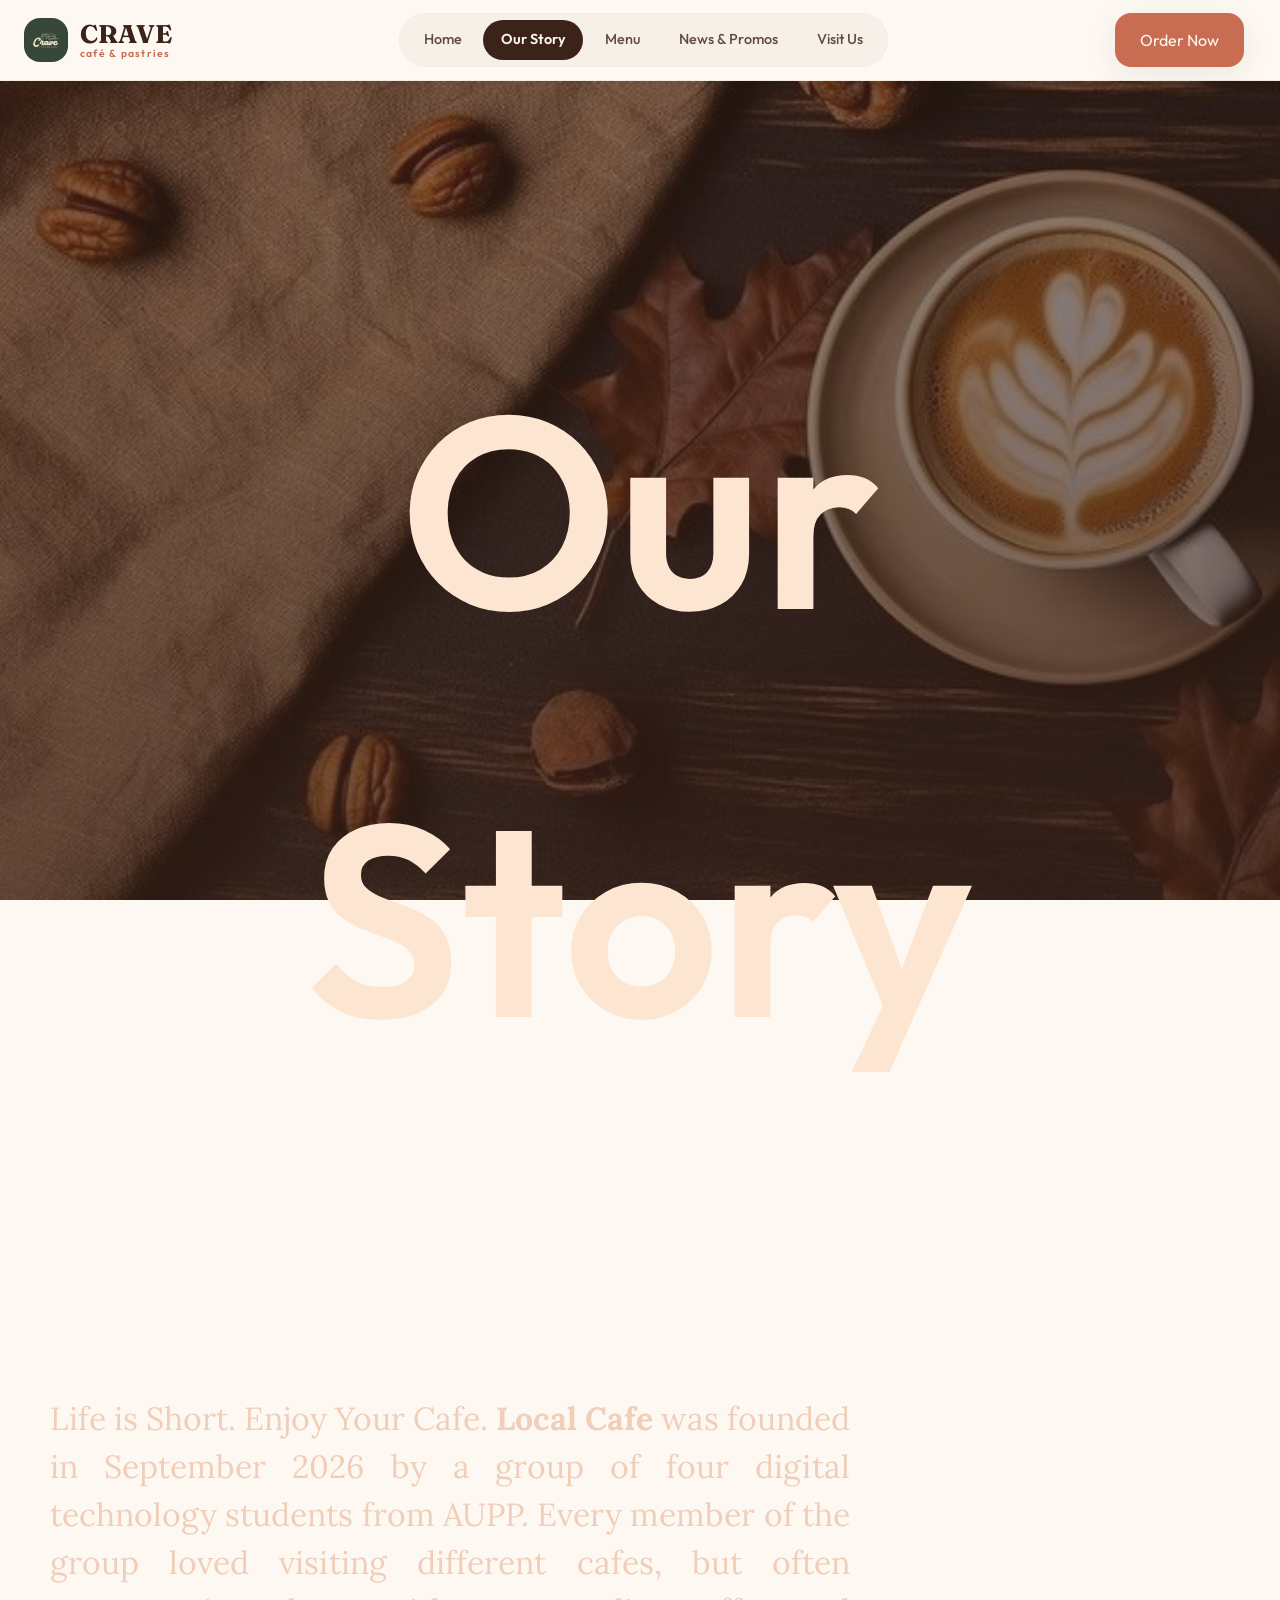
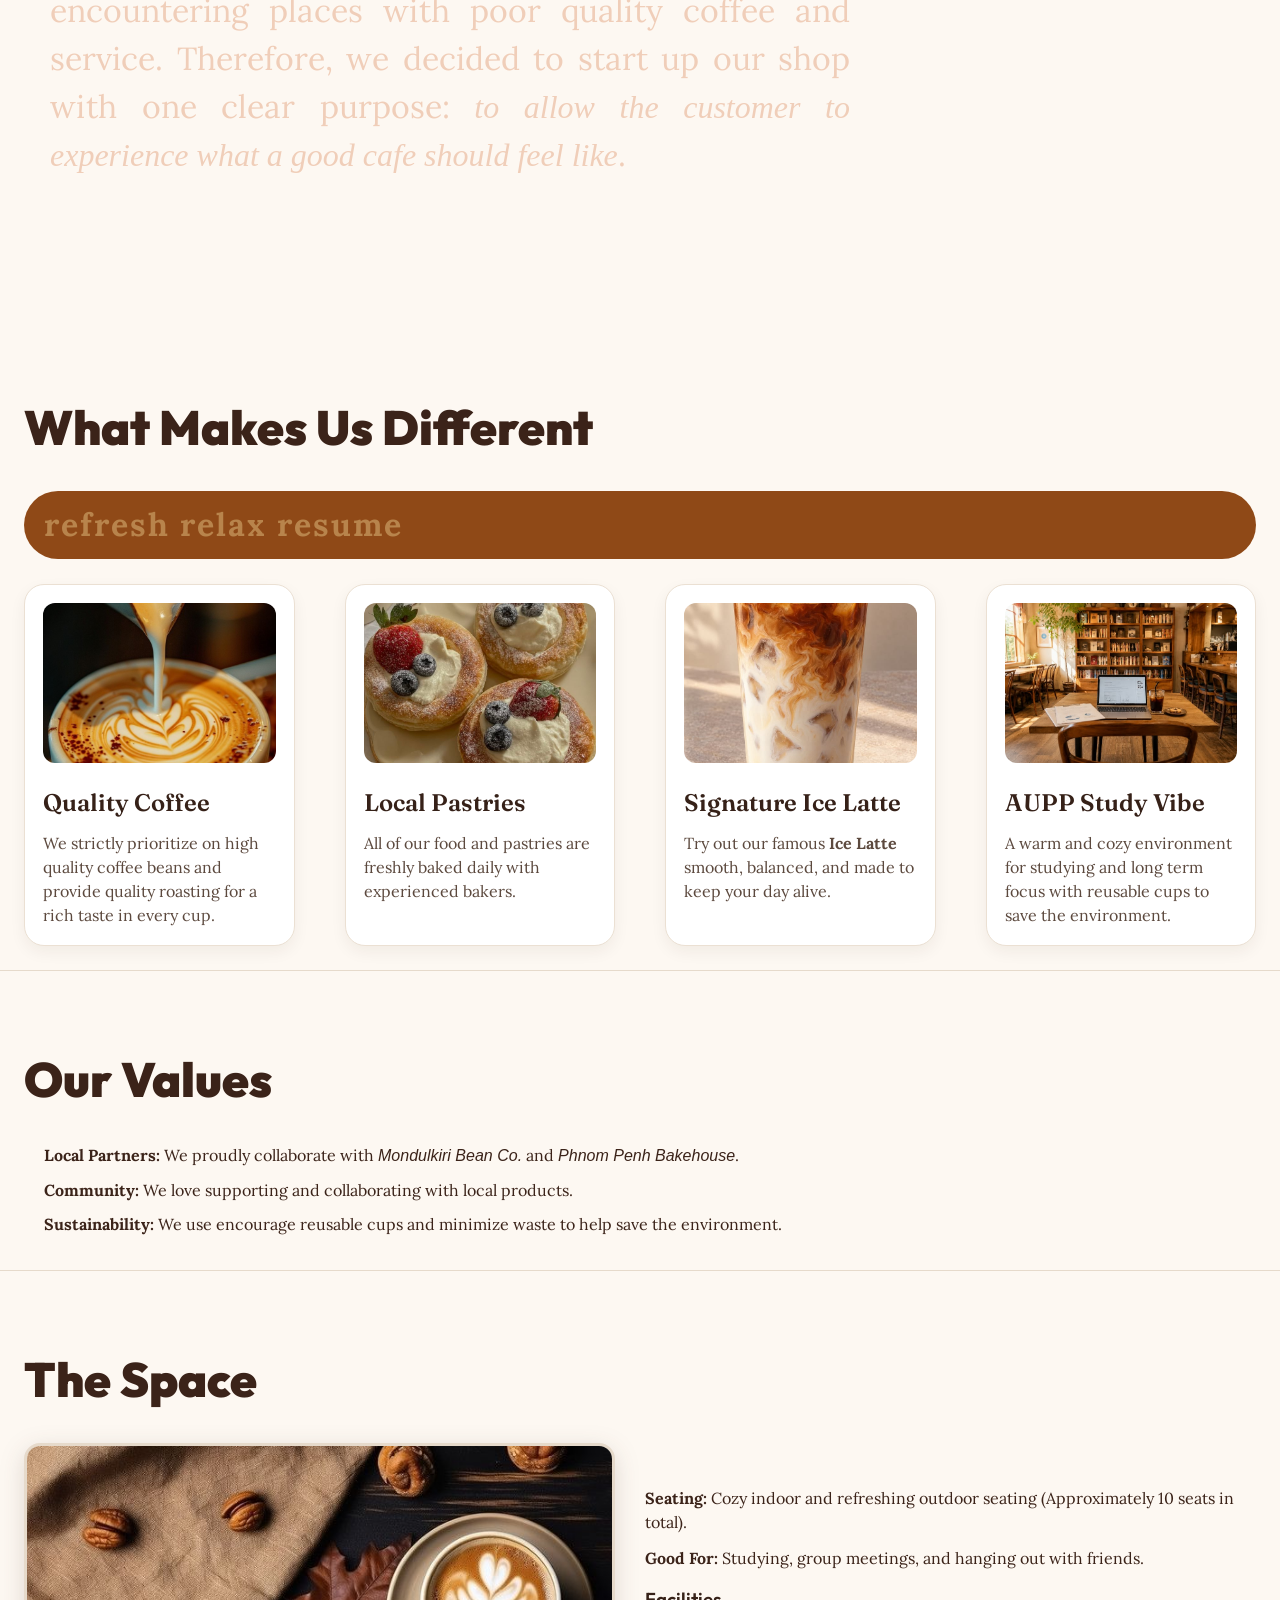
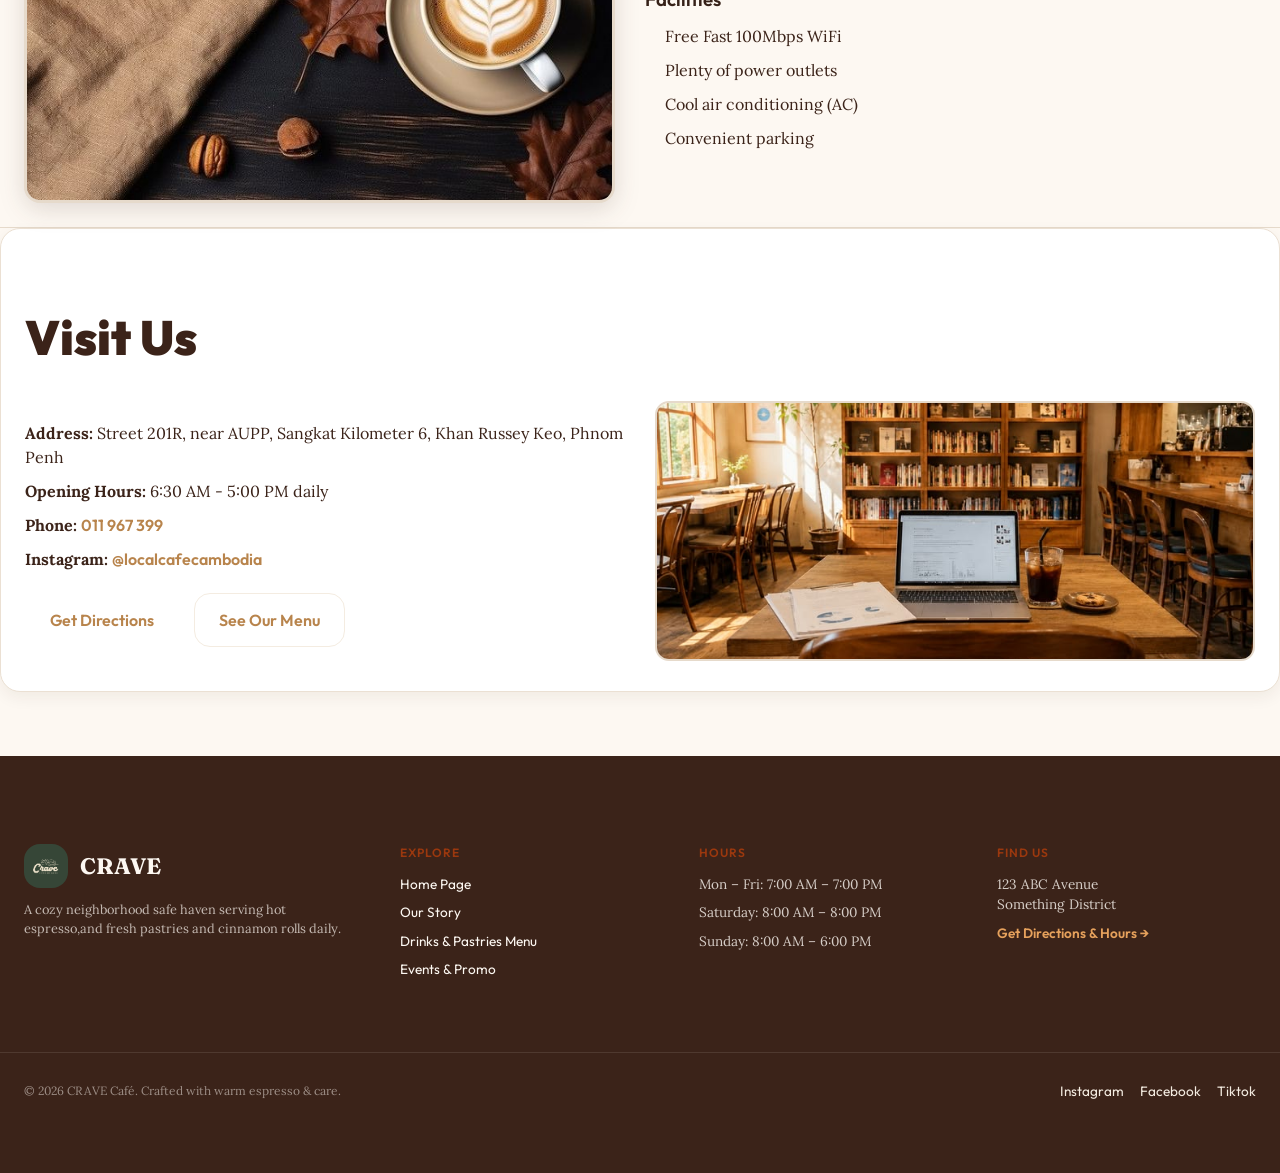
==== commit eee77893: "commit on ('main'" ====
--- a/about.html
+++ b/about.html
@@ -102,7 +102,7 @@
         <section class="wrap about-section">
           <h2>The Space</h2>
           <div class="space-row">
-            <img src="./image/real-space.jpg" alt="Indoor and outdoor seating at Local Cafe" class="space-img">
+            <img src="/assets/about-pictures/background.jpg" alt="Indoor and outdoor seating at Local Cafe" class="space-img">
     
             <div class="space-info">
               <p><strong>Seating:</strong> Cozy indoor and refreshing outdoor seating (Approximately 10 seats in total).</p>
@@ -138,7 +138,7 @@
     
             <div class="visit-map">
               <a href="https://maps.google.com/?q=American+University+of+Phnom+Penh" target="_blank">
-                <img src="./image/location.jpg" alt="Map showing Local Cafe near AUPP" class="map-img">
+                <img src="/assets/about-pictures/study_vibe.jpg" alt="Map showing Local Cafe near AUPP" class="map-img">
               </a>
             </div>
           </div>
--- a/css/style.css
+++ b/css/style.css
@@ -2,6 +2,7 @@
 @import url("/css/menu-style.css");
 @import url("/css/about-style.css");
 @import url("/css/news-style.css");
+@import url("/css/contact-style.css");
 
 * {
     box-sizing: border-box;
@@ -24,8 +25,8 @@
 
 .wrap {
     max-width: 1280px;
-    margin: 0 auto;
-    padding: 0 1.5rem;
+    margin: auto;
+    padding: 1.5rem;
 }
 
 /* header section */
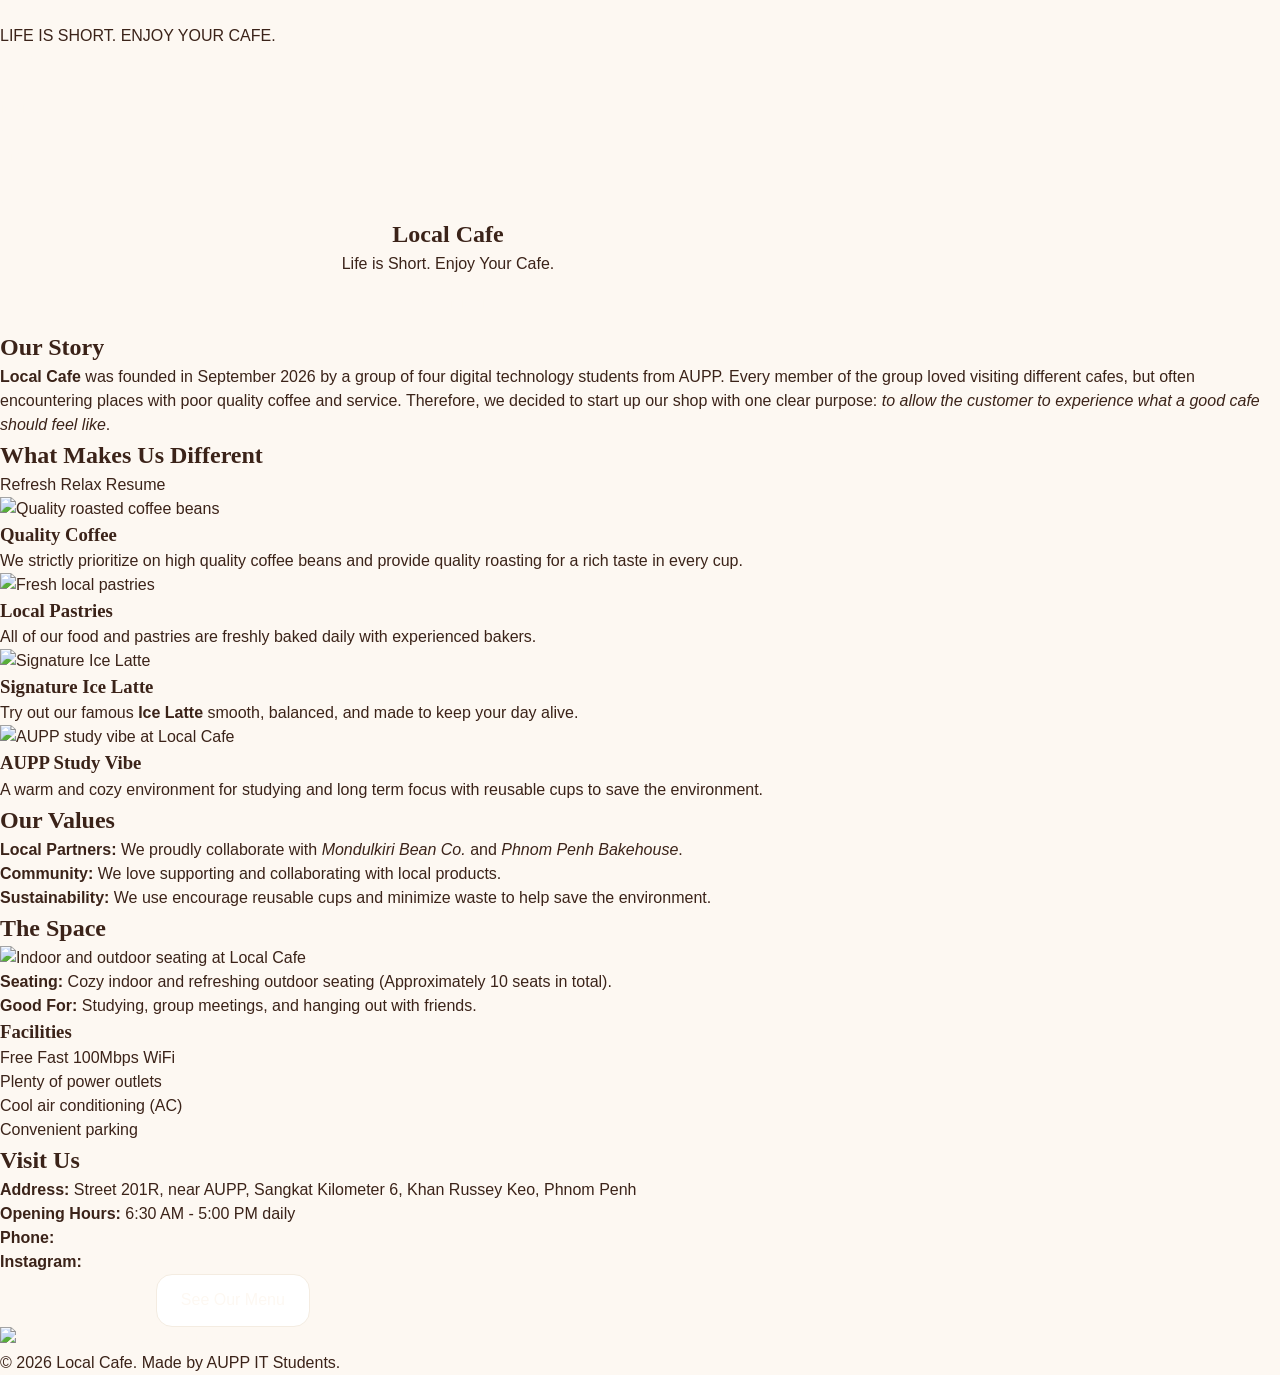
==== commit 0038d7cb: "Revise about.html for Local Cafe branding and details Updated the about page to reflect new branding" ====
--- a/about.html
+++ b/about.html
@@ -1,201 +1,142 @@
-<!DOCTYPE html>
-<html lang="en">
-  <head>
-    <meta charset="utf-8">
-    <meta name="viewport" content="width=device-width, initial-scale=1.0">
-    <title>Café</title>
-    <link rel="preconnect" href="https://fonts.googleapis.com">
-    <link rel="preconnect" href="https://fonts.gstatic.com" crossorigin>
-    <link href="https://fonts.googleapis.com/css2?family=Fraunces:ital,wght@0,600;0,700;0,900;1,600&family=Lora:ital,wght@0,400;0,500;0,600;1,400&family=Outfit:wght@300;400;500;600;700&display=swap" rel="stylesheet">
-    <link rel="stylesheet" href="/css/style.css">
-    <link rel="icon" type="image/x-icon" href="assets/favicon.ico">
-  </head>
-
-  <body>
-      <header>
-          <div class="site-header">
-              <div class="wrap header-inner">
-                  <a href="index.html" class="logo">
-                      <span class="logo-mark">
-                          <img src="assets/cafe_logo.png" alt="CRAVE Logo">
-                      </span>
-                      <span class="logo-text">
-                          <span class="logo-name">CRAVE</span>
-                          <span class="logo-subtitle">Café &amp; Pastries</span>
-                      </span>
-                  </a>
-
-              <nav class="nav-desktop" aria-label="Primary">
-                  <a href="index.html" >Home</a>
-                  <a href="about.html" class="active">Our Story</a>
-                  <a href="menu.html" >Menu</a>
-                  <a href="news.html">News &amp; Promos</a>
-                  <a href="contact.html">Visit Us</a>
-              </nav>
-
-              <div class="header-actions">
-                  <a href="order.html" class="btn btn-filled order-btn-desktop">Order Now</a>
-                  <label for="nav-toggle" class="hamburger" aria-label="Toggle menu">
-                  </label>
-              </div>
-              </nav>
-          </div>   
-              
-      </header>
-
-
-      <main>
-        <section class="about-hero">
-          <div class="about-hero-content">
-            <h1>Our Story</h1>
-            <div class="menu-hero-subtitle">
-              <p class="tagline">Life is Short. Enjoy Your Cafe.
-                <strong>Local Cafe</strong> was founded in <time datetime="2026-09">September 2026</time>
-                by a group of four digital technology students from AUPP. Every member of the group loved visiting different cafes, but often encountering places with poor quality coffee and service. Therefore, we decided to start up our shop with one
-                clear purpose: <em>to allow the customer to experience what a good cafe should feel like</em>.
-              </p>
-            </div>
-          </div>
-        </section>
-      
-    
-        <section class=" wrap about-section">
-          <h2>What Makes Us Different</h2>
-          <p class="vibe">Refresh Relax Resume</p>
-    
-          <div class="card-row">
-            <article class="card">
-              <img src="/assets/about-pictures/cafe.jpg" alt="Quality roasted coffee beans" class="card-img">
-              <h3>Quality Coffee</h3>
-              <p>We strictly prioritize on high quality coffee beans and provide quality roasting for a rich taste in every cup.</p>
-            </article>
-    
-            <article class="card">
-              <img src="/assets/about-pictures/pastry.jpg" alt="Fresh local pastries" class="card-img">
-              <h3>Local Pastries</h3>
-              <p>All of our food and pastries are freshly baked daily with experienced bakers.</p>
-            </article>
-    
-            <article class="card">
-              <img src="/assets/about-pictures/ice_latte.jpg" alt="Signature Ice Latte" class="card-img">
-              <h3>Signature Ice Latte</h3>
-              <p>Try out our famous <strong>Ice Latte</strong> smooth, balanced, and made to keep your day alive.</p>
-            </article>
-    
-            <article class="card">
-              <img src="assets/about-pictures/study_vibe.jpg" alt="AUPP study vibe at Local Cafe" class="card-img">
-              <h3>AUPP Study Vibe</h3>
-              <p>A warm and cozy environment for studying and long term focus with reusable cups to save the environment.</p>
-            </article>
-          </div>
-        </section>
-    
-        <section class=" wrap about-section">
-          <h2>Our Values</h2>
-          <ul class="value-list">
-            <li><strong>Local Partners:</strong> We proudly collaborate with <em>Mondulkiri Bean Co.</em> and <em>Phnom Penh Bakehouse</em>.</li>
-            <li><strong>Community:</strong> We love supporting and collaborating with local products.</li>
-            <li><strong>Sustainability:</strong> We use encourage reusable cups and minimize waste to help save the environment.</li>
-          </ul>
-        </section>
-    
-        <section class="wrap about-section">
-          <h2>The Space</h2>
-          <div class="space-row">
-            <img src="/assets/about-pictures/background.jpg" alt="Indoor and outdoor seating at Local Cafe" class="space-img">
-    
-            <div class="space-info">
-              <p><strong>Seating:</strong> Cozy indoor and refreshing outdoor seating (Approximately 10 seats in total).</p>
-              <p><strong>Good For:</strong> Studying, group meetings, and hanging out with friends.</p>
-              <h3>Facilities</h3>
-              <ul>
-                <li>Free Fast 100Mbps WiFi</li>
-                <li>Plenty of power outlets</li>
-                <li>Cool air conditioning (AC)</li>
-                <li>Convenient parking</li>
-              </ul>
-            </div>
-          </div>
-        </section>
-    
-        <section id="visit" class="wrap about-section visit-box">
-          <h2>Visit Us</h2>
-          <div class="visit-row">
-            <div class="visit-info">
-              <p><strong>Address:</strong> Street 201R, near AUPP, Sangkat Kilometer 6, Khan Russey Keo, Phnom Penh</p>
-              <p><strong>Opening Hours:</strong> <time>6:30 AM - 5:00 PM</time> daily</p>
-              <p><strong>Phone:</strong> <a href="tel:011967399">011 967 399</a></p>
-              <p>
-                <strong>Instagram:</strong>
-                <a href="https://instagram.com/localcafecambodia" target="_blank">@localcafecambodia</a>
-              </p>
-    
-              <div class="cta-row">
-                <a href="https://maps.google.com/?q=American+University+of+Phnom+Penh" target="_blank" class="btn">Get Directions</a>
-                <a href="menu.html" class="btn btn-outline">See Our Menu</a>
-              </div>
-            </div>
-    
-            <div class="visit-map">
-              <a href="https://maps.google.com/?q=American+University+of+Phnom+Penh" target="_blank">
-                <img src="/assets/about-pictures/study_vibe.jpg" alt="Map showing Local Cafe near AUPP" class="map-img">
-              </a>
-            </div>
-          </div>
-        </section>
-    
-      </main>
-
-        <!--footer sections-->
-      <footer class="site-footer"> 
-        <div class="wrap footer-grid">
-          <div class="footer-brand">
-            <div class="logo">
-                <a href="index.html" class="logo">
-                    <span class="logo-mark">
-                        <img src="assets/cafe_logo.png" alt="CRAVE Logo">
-                    </span>
-                    <span class="logo-text-footer">
-                        <span class="logo-name-footer">CRAVE</span>
-                    </span>
-                </a>
-            </div>
-            <p>A cozy neighborhood safe haven serving hot espresso,and fresh pastries and cinnamon rolls daily.</p>
-          </div>
-          <div>
-            <h4>Explore</h4>
-            <ul>
-              <li><a href="index.html">Home Page</a></li>
-              <li><a href="about.html">Our Story</a></li>
-              <li><a href="menu.html">Drinks &amp; Pastries Menu</a></li>
-              <li><a href="news.html">Events &amp; Promo</a></li>
-            </ul>
-          </div>
-          <div>
-            <h4>Hours</h4>
-            <ul>
-              <li>Mon – Fri: 7:00 AM – 7:00 PM</li>
-              <li>Saturday: 8:00 AM – 8:00 PM</li>
-              <li>Sunday: 8:00 AM – 6:00 PM</li>
-            </ul>
-          </div>
-          <div>
-            <h4>Find Us</h4>
-            <ul>
-              <li> 123 ABC Avenue<br>Something District</li>
-              <li><a href="contact.html" class="footer-link-accent">Get Directions &amp; Hours →</a></li>
-            </ul>
-          </div>
-        </div>
-        <div class="wrap footer-bottom">
-          <p>© 2026 CRAVE Café. Crafted with warm espresso &amp; care.</p>
-          <div class="social-media">
-            <a href="">Instagram</a>
-            <a href="">Facebook</a>
-            <a href="">Tiktok</a>
-          </div>
-        </div>
-      </footer>
-          
-    </body>
-</html>+<!DOCTYPE html>
+<html lang="en">
+<head>
+  <meta charset="UTF-8">
+  <meta name="viewport" content="width=device-width, initial-scale=1.0">
+  <title>About Us - Local Cafe</title>
+  <link rel="stylesheet" href="style.css">
+</head>
+<body>
+
+  <header class="top-header">
+    <div class="brand">
+      <a href="index.html" class="brand-name">LOCAL CAFE <span class="brand-dot"></span></a>
+      <p class="brand-sub">LIFE IS SHORT. ENJOY YOUR CAFE.</p>
+    </div>
+
+    <nav class="main-nav">
+      <ul>
+        <li><a href="index.html">Home</a></li>
+        <li><a href="about.html" class="active">About</a></li>
+        <li><a href="menu.html">Menu</a></li>
+        <li><a href="order.html">Order Now</a></li>
+        <li><a href="promotions.html">Promotions</a></li>
+        <li><a href="#visit">Contact</a></li>
+      </ul>
+    </nav>
+
+    <a href="order.html" class="btn-pickup">Order Pickup</a>
+  </header>
+
+  <section id="hero">
+    <div class="hero-content">
+      <h1>Local Cafe</h1>
+      <p class="tagline">Life is Short. Enjoy Your Cafe.</p>
+      <a href="menu.html" class="btn">See Our Menu</a>
+    </div>
+  </section>
+
+  <main>
+
+    <section class="about-section">
+      <h2>Our Story</h2>
+      <p>
+        <strong>Local Cafe</strong> was founded in <time datetime="2026-09">September 2026</time>
+        by a group of four digital technology students from AUPP. Every member of the group loved visiting different cafes, but often encountering places with poor quality coffee and service. Therefore, we decided to start up our shop with one
+        clear purpose: <em>to allow the customer to experience what a good cafe should feel like</em>.
+      </p>
+    </section>
+
+    <section class="about-section">
+      <h2>What Makes Us Different</h2>
+      <p class="vibe">Refresh Relax Resume</p>
+
+      <div class="card-row">
+        <article class="card">
+          <img src="./image/cafe.jpg" alt="Quality roasted coffee beans" class="card-img">
+          <h3>Quality Coffee</h3>
+          <p>We strictly prioritize on high quality coffee beans and provide quality roasting for a rich taste in every cup.</p>
+        </article>
+
+        <article class="card">
+          <img src="./image/pastry.jpg" alt="Fresh local pastries" class="card-img">
+          <h3>Local Pastries</h3>
+          <p>All of our food and pastries are freshly baked daily with experienced bakers.</p>
+        </article>
+
+        <article class="card">
+          <img src="./image/ice-latte.jpg" alt="Signature Ice Latte" class="card-img">
+          <h3>Signature Ice Latte</h3>
+          <p>Try out our famous <strong>Ice Latte</strong> smooth, balanced, and made to keep your day alive.</p>
+        </article>
+
+        <article class="card">
+          <img src="./image/study_vibe.jpg" alt="AUPP study vibe at Local Cafe" class="card-img">
+          <h3>AUPP Study Vibe</h3>
+          <p>A warm and cozy environment for studying and long term focus with reusable cups to save the environment.</p>
+        </article>
+      </div>
+    </section>
+
+    <section class="about-section">
+      <h2>Our Values</h2>
+      <ul class="value-list">
+        <li><strong>Local Partners:</strong> We proudly collaborate with <em>Mondulkiri Bean Co.</em> and <em>Phnom Penh Bakehouse</em>.</li>
+        <li><strong>Community:</strong> We love supporting and collaborating with local products.</li>
+        <li><strong>Sustainability:</strong> We use encourage reusable cups and minimize waste to help save the environment.</li>
+      </ul>
+    </section>
+
+    <section class="about-section">
+      <h2>The Space</h2>
+      <div class="space-row">
+        <img src="./image/real-space.jpg" alt="Indoor and outdoor seating at Local Cafe" class="space-img">
+
+        <div class="space-info">
+          <p><strong>Seating:</strong> Cozy indoor and refreshing outdoor seating (Approximately 10 seats in total).</p>
+          <p><strong>Good For:</strong> Studying, group meetings, and hanging out with friends.</p>
+          <h3>Facilities</h3>
+          <ul>
+            <li>Free Fast 100Mbps WiFi</li>
+            <li>Plenty of power outlets</li>
+            <li>Cool air conditioning (AC)</li>
+            <li>Convenient parking</li>
+          </ul>
+        </div>
+      </div>
+    </section>
+
+    <section id="visit" class="about-section visit-box">
+      <h2>Visit Us</h2>
+      <div class="visit-row">
+        <div class="visit-info">
+          <p><strong>Address:</strong> Street 201R, near AUPP, Sangkat Kilometer 6, Khan Russey Keo, Phnom Penh</p>
+          <p><strong>Opening Hours:</strong> <time>6:30 AM - 5:00 PM</time> daily</p>
+          <p><strong>Phone:</strong> <a href="tel:011967399">011 967 399</a></p>
+          <p>
+            <strong>Instagram:</strong>
+            <a href="https://instagram.com/localcafecambodia" target="_blank">@localcafecambodia</a>
+          </p>
+
+          <div class="cta-row">
+            <a href="https://maps.google.com/?q=American+University+of+Phnom+Penh" target="_blank" class="btn">Get Directions</a>
+            <a href="menu.html" class="btn btn-outline">See Our Menu</a>
+          </div>
+        </div>
+
+        <div class="visit-map">
+          <a href="https://maps.google.com/?q=American+University+of+Phnom+Penh" target="_blank">
+            <img src="./image/location.jpg" alt="Map showing Local Cafe near AUPP" class="map-img">
+          </a>
+        </div>
+      </div>
+    </section>
+
+  </main>
+
+  <footer>
+    <p>&copy; 2026 Local Cafe. Made by AUPP IT Students.</p>
+  </footer>
+
+</body>
+</html>
--- a/style.css
+++ b/style.css
@@ -0,0 +1,595 @@
+@import url("typography.css");
+@import url("menu-style.css");
+
+* {
+    box-sizing: border-box;
+    margin: 0;
+    padding: 0;
+}
+
+body {
+    margin: 0;
+    background-color: #FDF8F2;
+    background-size: 24px 24px;
+}
+
+ul li {
+    margin: 0;
+    padding: 0;
+    list-style-type: none;
+    text-decoration: none;
+}
+
+.wrap {
+    max-width: 1280px;
+    margin: 0 auto;
+    padding: 0 1.5rem;
+}
+
+/* header section */
+.site-header {
+    position: sticky;
+    top: 0;
+    z-index: 100;
+    background: rgba(253,248,242,.92);
+    backdrop-filter: blur(10px);
+    border-bottom: 1px solid #F4ECE1;
+}
+
+.header-inner {
+    height: 5rem;
+    display: flex;
+    align-items: center;
+    justify-content: space-between;
+    gap: 1rem;
+}
+  
+/*logo*/
+  .logo {
+    display: flex;
+    align-items: center;
+    gap: .75rem;
+}
+  
+.logo-mark {
+    width: 2.75rem;
+    height: 2.75rem;
+    flex: none;
+    border-radius: 1rem;
+    background: #3B2319;
+    display: flex;
+    align-items: center;
+    justify-content: center;
+    overflow: hidden;
+}
+  
+.logo-mark img {
+    width: 100%;
+    height: 100%;
+    object-fit: cover; 
+    display: block;
+}
+
+.logo-name {
+    display: block;
+}
+  
+.logo-subtitle {
+    display: block;
+}
+
+/*nav*/
+.nav-desktop {
+    display: flex;
+    gap: .25rem;
+    background: rgba(244,236,225,.6);
+    padding: .4rem;
+    border-radius: 999px;
+    border: 1px solid #F4ECE1;
+    list-style-type: none;
+}
+  
+.nav-desktop a {
+    padding: .55rem 1.1rem;
+    border-radius: 999px;
+    text-decoration: none;
+}
+  
+  .nav-desktop a:hover {
+    background: #FDF8F2;
+    text-decoration: none;
+}
+  
+  .nav-desktop a.active {
+    background: #3B2319;
+    text-decoration: none;
+}
+
+.header-actions {
+    display: flex;
+    align-items: center;
+    gap: .75rem;
+  }
+  
+
+/* buttons */
+.btn {
+    display: inline-flex;
+    align-items: center;
+    justify-content: center;
+    gap: .5rem;
+    padding: .85rem 1.5rem;
+    border-radius: 1rem;
+    border: 1px solid transparent;
+    cursor: pointer;
+    transition: transform .15s ease, background .15s ease;
+}
+  
+.btn:active {
+    transform: scale(.97);
+}
+  
+.btn-primary {
+    background: #3B2319;
+    box-shadow: 0 8px 30px rgba(59,35,25,.08);
+}
+  
+.btn-primary:hover {
+    background: #5A3A2C;
+  }
+  
+.btn-filled {
+    background: #C86D51;
+    box-shadow: 0 8px 30px rgba(59,35,25,.08);
+  }
+  
+.btn-accent:hover {
+    background: #A85238;
+  }
+  
+.btn-transparent {
+    background: transparent;
+    border-color: rgba(253,248,242,.35);
+  }
+  
+.btn-transparent:hover {
+    border-color: #FDF8F2;
+  }
+  
+.btn-outline {
+    background: #fff;
+    border-color: #F4ECE1;
+  }
+  
+.btn-outline:hover {
+    border-color: #C86D51;
+  }
+  
+.btn-block {
+    width: 100%;
+  }
+
+/*hero section*/
+.hero {
+    min-height: calc(100vh - 5rem - 1px);
+    min-height: calc(100svh - 5rem - 1px);
+    padding: 4rem 1.5rem;
+    display: flex;
+    align-items: center;
+    justify-content: center;
+    background-image: linear-gradient(rgba(59,35,25,.55), rgba(59,35,25,.72)), url('https://images.unsplash.com/photo-1501339847302-ac426a4a7cbb?auto=format&fit=crop&w=2000&q=75');
+    background-size: cover;
+    background-position: center;
+    background-repeat: no-repeat;
+    background-color: #3B2319;
+}
+
+.hero-content {
+    width: 100%;
+    max-width: 56rem;
+    display: flex;
+    flex-direction: column;
+    align-items: center;
+    justify-content: center;
+  }
+  
+  .hero-title {
+    margin-top: 1.25rem;
+  }
+  
+  .hero-lede {
+    max-width: 40ch;
+    margin-top: 1.5rem;
+  }
+  
+  .hero-actions {
+    display: flex;
+    flex-wrap: wrap;
+    justify-content: center;
+    gap: 1rem;
+    margin-top: 2.25rem;
+  }
+  
+/*menu tiles*/
+.menu-tiles {
+    padding: 5rem 0;
+    height: auto;
+}
+  
+.polaroid {
+    background: #fff;
+    padding: .75rem;
+    border-radius: 1rem;
+    box-shadow: 0 10px 25px -5px rgba(59,35,25,.18);
+}
+  
+.polaroid img {
+    height: 14rem;
+    width: 100%;
+    object-fit: cover;
+    border-radius: .5rem;
+}
+  
+.polaroid figcaption {
+    margin-top: .6rem;
+  }
+  
+.polaroid.tilt-1 {
+    transform: rotate(-2deg);
+  }
+  
+.polaroid.tilt-2 {
+    transform: rotate(2deg);
+  }
+  
+.polaroid.tilt-3 {
+    transform: rotate(-1deg);
+  }
+  
+.polaroid.tilt-4 {
+    transform: rotate(1deg);
+  }
+  
+.polaroid:hover {
+    transform: rotate(0deg);
+    transition: transform .25s ease;
+  }
+
+
+.menu-tiles {
+    padding: 5rem 0;
+}
+  
+/* ==========================================
+     1. DESKTOP-FIRST LAYOUT (Default)
+     ================================---------- */
+     .menu-board,
+     .wall-board {
+       display: grid;
+       grid-template-columns: 1fr minmax(0, 22rem) 1fr;
+       gap: 2rem;
+       align-items: center;
+     }
+     
+     .wall-center,
+     .tile-center {
+       order: 0;
+       display: flex;
+       flex-direction: column;
+       align-items: center;
+       gap: 2rem;
+       text-align: center;
+     }
+     
+     .wall-side {
+       display: flex;
+       flex-direction: column;
+       gap: 2.75rem;
+     }
+     
+     .wall-pol {
+       position: relative;
+       margin: 0;
+       padding: .9rem .9rem 1.1rem;
+       background-color: #FFFFFF;
+       border-radius: 1rem;
+       box-shadow: 0 10px 25px -5px rgba(59,35,25,.22);
+       width: 15.5rem;
+     }
+     
+     .wall-pol img {
+       width: 100%;
+       height: 11rem;
+       object-fit: cover;
+       border-radius: .5rem;
+     }
+     
+     .wall-pol figcaption {
+       display: flex;
+       flex-direction: column;
+       align-items: center;
+       gap: .15rem;
+       margin-top: .85rem;
+     }
+     
+     /* The little "tape" labels */
+     .wall-tape {
+       position: absolute;
+       top: -.75rem;
+       left: 50%;
+       width: 7rem;
+       margin-left: -3.5rem;
+       padding: .25rem 0;
+       transform: rotate(-4deg);
+     }
+     
+     .tape-signature {
+       background-color: #A85238;
+     }
+     
+     .tape-baked {
+       background-color: #5D6A50;
+     }
+     
+     /* Polaroid tilts */
+     .wall-pol-1 { transform: rotate(-3deg); }
+     .wall-pol-2 { transform: rotate(2.5deg); }
+     .wall-pol-3 { transform: rotate(3deg); }
+     .wall-pol-4 { transform: rotate(-2.5deg); }
+     
+     .wall-left .wall-pol-1 { align-self: flex-start; }
+     .wall-left .wall-pol-2 { align-self: flex-end; }
+     .wall-right .wall-pol-3 { align-self: flex-end; }
+     .wall-right .wall-pol-4 { align-self: flex-start; }
+     
+     .wall-pol:hover {
+       transform: rotate(0deg);
+       transition: transform .25s ease;
+     }
+     
+     /* TABLETS (600px to 999px) - 2-Column Grid */
+  @media (max-width: 999px) {
+    .menu-board,
+    .wall-board {
+      display: flex;
+      flex-direction: column;
+      align-items: center;
+      gap: 2rem;
+    }
+    
+    /* Center headline goes to the top */
+    .wall-center,
+    .tile-center {
+      order: -1;
+    }
+    
+    /* Tablet grid: 2 polaroids side by side */
+    .wall-side {
+      display: grid;
+      grid-template-columns: repeat(2, 1fr);
+      gap: 1.5rem;
+      width: 100%;
+      max-width: 36rem;
+    }
+    
+    .wall-pol {
+      width: 100%;
+      max-width: none;
+      align-self: auto !important;
+    }
+  }
+  
+  /* PHONES (< 600px) - 1 Polaroid per row */
+  @media (max-width: 599px) {
+    .wall-side {
+      display: flex;
+      flex-direction: column;
+      align-items: center;
+      gap: 1.5rem;
+      max-width: 18rem;
+    }
+    
+    .wall-pol {
+      width: 100%;
+    }
+  }
+
+/*upcoming events*/
+.events {
+    min-height: 100vh;
+    background-color: #3B2319;
+    padding: 3rem 5rem;
+    box-sizing: border-box;
+  }
+  
+  .event-items {
+    display: flex;
+    flex-direction: column;
+    gap: 2rem; /* Space between each separate event box */
+    width: 100%;
+  }
+  
+.event-cards {
+    display: grid;
+    grid-template-columns: minmax(0, 1fr) minmax(0, 1fr);
+    grid-template-rows: minmax(0, 1fr);
+    align-items: stretch;
+    gap: 2rem;
+    min-height: 20rem;
+    background-color: #4A2D21; 
+    border-radius: 1rem;
+    overflow: hidden;
+}
+
+.event-cards:nth-child(even) .event-photo {
+    order: -1;
+}
+  
+.event-text {
+    display: flex;
+    flex-direction: column;
+    justify-content: center;
+    padding: 3rem;
+    max-width: 36rem;
+    min-width: 0;
+}
+  
+.event-photo {
+    position: relative;
+    width: 100%;
+    height: 100%;
+    min-height: 0;
+    overflow: hidden;
+}
+  
+.event-photo img {
+    position: absolute;
+    width: 100%;
+    height: 100%;
+    object-fit: cover;
+    display: block;
+}
+
+.event-text h2 {
+    margin-top: 1rem;
+}
+  
+.event-text p {
+    margin-top: 0.5rem;
+}
+  
+.event-actions {
+    display: flex;
+    flex-wrap: wrap;
+    gap: 1rem;
+    margin-top: auto;
+}
+
+
+.highlights {
+    display: inline-block;
+    background: #C86D51;
+    padding: 10px;
+    border-radius: 999px;
+}
+
+/* cafe interior section */
+
+.intro-to-nooks {
+    position: relative;
+    min-height: 100vh;
+    background-color: #F4ECE1;
+    color: #F4ECE1;
+    display: flex;
+    flex-direction: column;
+    justify-content: center;
+    align-items: center;
+    text-align: center;
+    padding: 2rem;
+}
+
+.interior {
+    position: relative;
+    min-height: 100vh;
+    display: flex;
+    align-items: flex-end;
+    overflow: hidden;
+    background: linear-gradient(145deg, #F4ECE1, #C86D51);
+    color: #F4ECE1;
+}
+
+.interior::after {
+    content:"";
+    position:absolute;
+    inset:0;
+    background:linear-gradient(to top,rgba(20,10,5,.82) 0%,rgba(20,10,5,.35) 45%,rgba(20,10,5,0) 75%)}
+
+.image-interior {
+    position: absolute;
+    inset: 0;
+    z-index: 0;
+}
+
+.image-interior img {
+    width: 100%;
+    height: 100%;
+    object-fit: cover;
+    display: block;
+}
+
+.interior-text {
+    position: relative;
+    z-index: 2;
+    width: 100%;
+    margin: 0 auto;
+    padding: 0 2rem 5rem;
+}
+
+/* footer section */
+.site-footer {
+    background: #3B2319;
+    color: #FDF8F2;
+    padding:4rem 0 3rem;
+    margin-top:4rem;
+}
+.footer-grid{
+    display:grid;
+    gap:2.5rem;
+    grid-template-columns:1fr;}
+    @media (min-width:900px){ 
+        .footer-grid{
+            grid-template-columns:1.3fr 1fr 1fr 1fr;
+        } }
+
+.footer-grid h4 {
+    font-family: 'Outfit', sans-serif;
+    font-size:.75rem;
+    text-transform:uppercase;
+    letter-spacing:.08em;
+    color: #9b380e;
+    margin-bottom:.75rem;
+
+}
+
+.footer-grid ul li {
+    margin-bottom:.5rem;
+    font-size:.85rem;
+    color:rgba(253,248,242,.8);
+}
+
+.footer-grid a:hover {
+    color: #9b380e;
+}
+
+.footer-brand p {
+    font-size:.8rem;
+    color:rgba(253,248,242,.7);
+    margin-top:.75rem;
+}
+
+.footer-bottom { 
+    border-top:1px solid rgba(253,248,242,.1);
+    margin-top:2.5rem;
+    padding-top:1.75rem;
+    display:flex;
+    flex-direction:column;
+    gap:1rem;
+    align-items:center;
+    text-align:center;
+    font-size:.75rem;
+    color:rgba(253,248,242,.5);}
+    @media (min-width:640px) { 
+        .footer-bottom{
+            flex-direction:row;
+            justify-content:space-between;} 
+}
+
+.social-media {
+    display: flex;
+    gap: 1rem;
+}
+
+.social-media a {
+    color: #F4ECE1;
+    font-size: 0.85rem;
+}
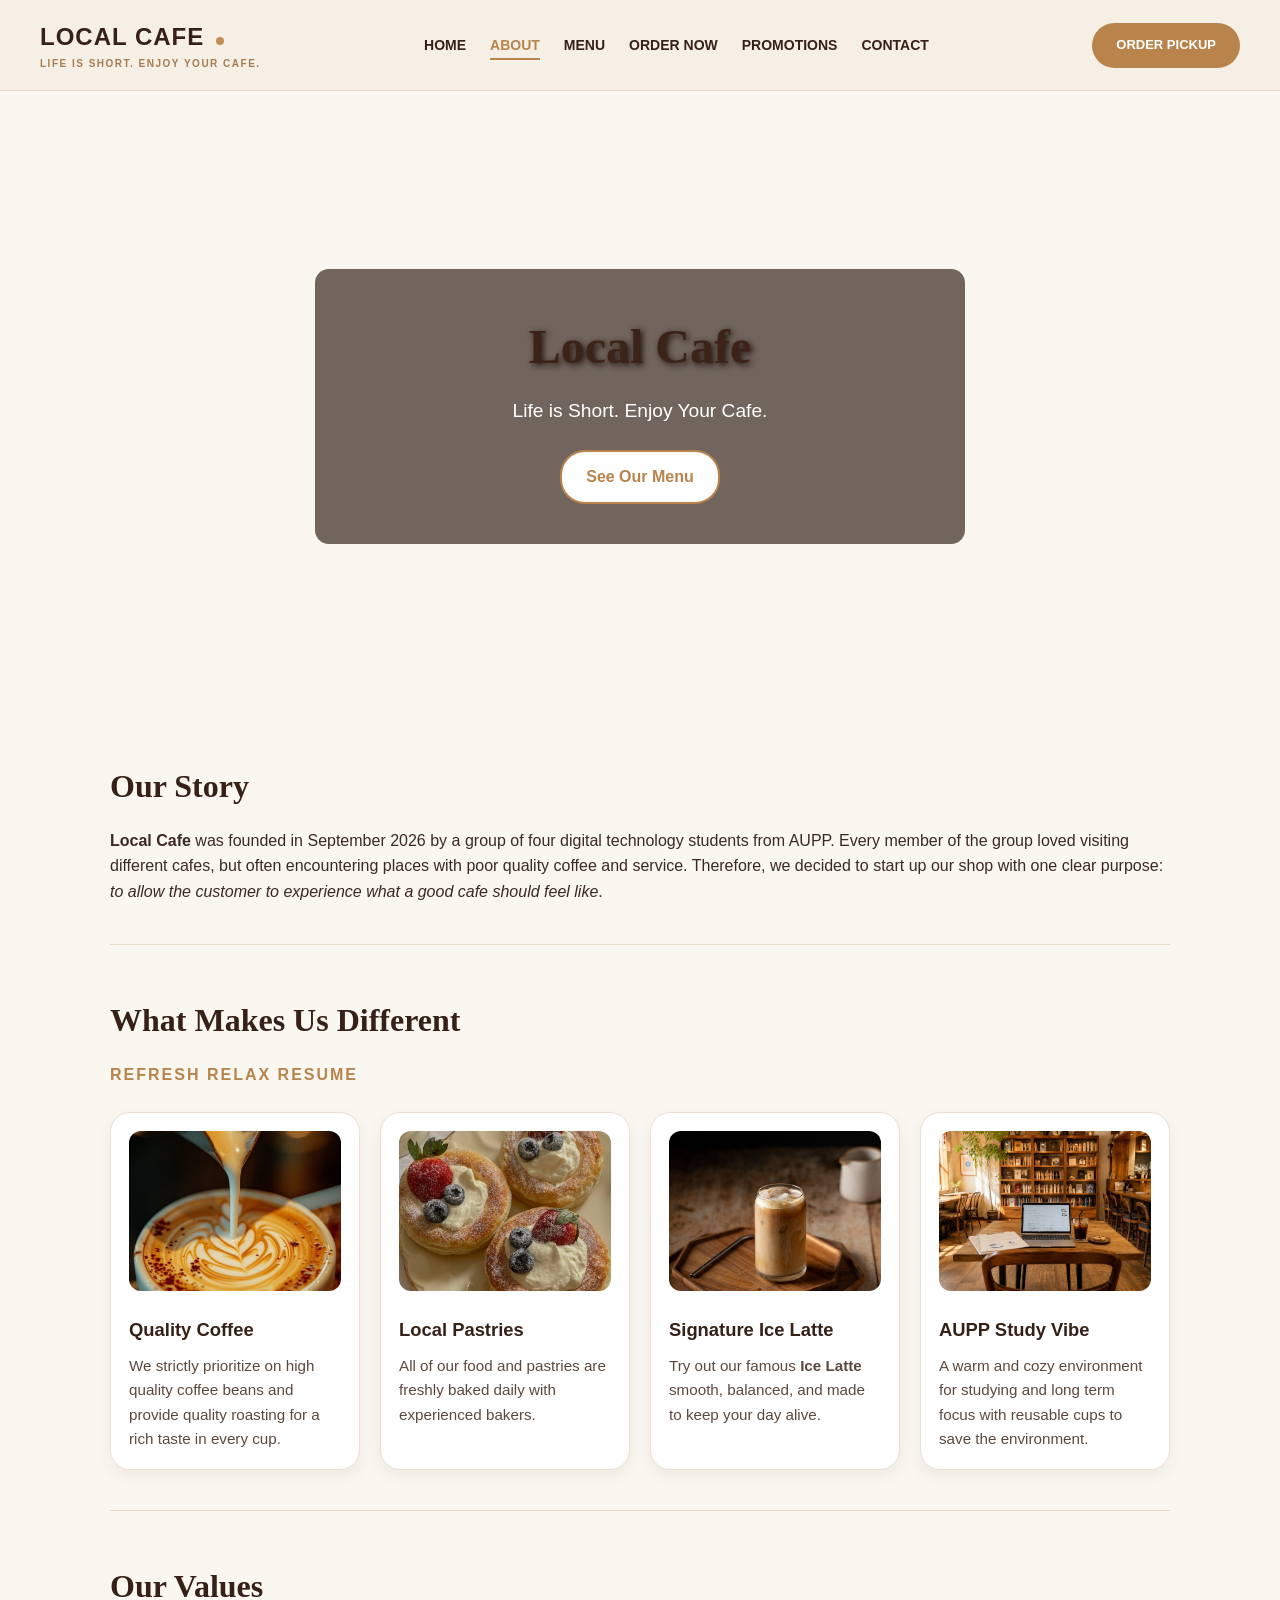
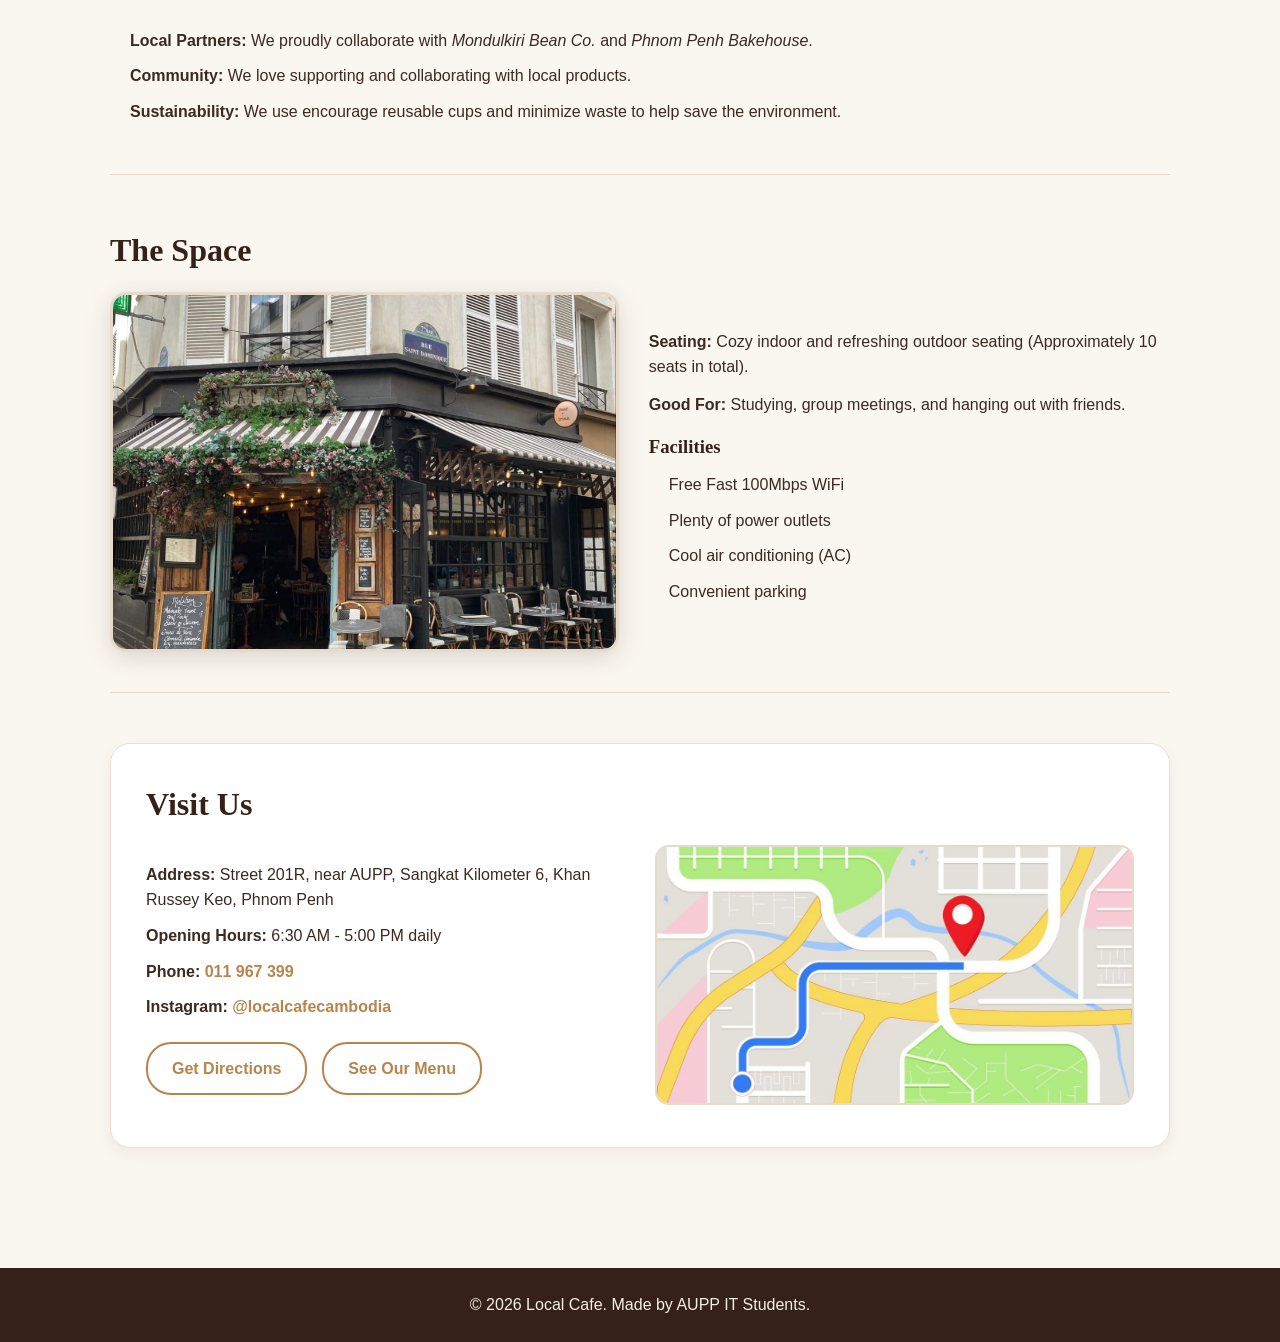
==== commit 4369cf5c: "Update image paths in about.html" ====
--- a/about.html
+++ b/about.html
@@ -53,25 +53,25 @@
 
       <div class="card-row">
         <article class="card">
-          <img src="./image/cafe.jpg" alt="Quality roasted coffee beans" class="card-img">
+          <img src="./assets/cafe.jpg" alt="Quality roasted coffee beans" class="card-img">
           <h3>Quality Coffee</h3>
           <p>We strictly prioritize on high quality coffee beans and provide quality roasting for a rich taste in every cup.</p>
         </article>
 
         <article class="card">
-          <img src="./image/pastry.jpg" alt="Fresh local pastries" class="card-img">
+          <img src="./assets/pastry.jpg" alt="Fresh local pastries" class="card-img">
           <h3>Local Pastries</h3>
           <p>All of our food and pastries are freshly baked daily with experienced bakers.</p>
         </article>
 
         <article class="card">
-          <img src="./image/ice-latte.jpg" alt="Signature Ice Latte" class="card-img">
+          <img src="./assets/ice-latte.jpg" alt="Signature Ice Latte" class="card-img">
           <h3>Signature Ice Latte</h3>
           <p>Try out our famous <strong>Ice Latte</strong> smooth, balanced, and made to keep your day alive.</p>
         </article>
 
         <article class="card">
-          <img src="./image/study_vibe.jpg" alt="AUPP study vibe at Local Cafe" class="card-img">
+          <img src="./assets/study_vibe.jpg" alt="AUPP study vibe at Local Cafe" class="card-img">
           <h3>AUPP Study Vibe</h3>
           <p>A warm and cozy environment for studying and long term focus with reusable cups to save the environment.</p>
         </article>
@@ -90,7 +90,7 @@
     <section class="about-section">
       <h2>The Space</h2>
       <div class="space-row">
-        <img src="./image/real-space.jpg" alt="Indoor and outdoor seating at Local Cafe" class="space-img">
+        <img src="./assets/real-space.jpg" alt="Indoor and outdoor seating at Local Cafe" class="space-img">
 
         <div class="space-info">
           <p><strong>Seating:</strong> Cozy indoor and refreshing outdoor seating (Approximately 10 seats in total).</p>
@@ -126,7 +126,7 @@
 
         <div class="visit-map">
           <a href="https://maps.google.com/?q=American+University+of+Phnom+Penh" target="_blank">
-            <img src="./image/location.jpg" alt="Map showing Local Cafe near AUPP" class="map-img">
+            <img src="./assets/location.jpg" alt="Map showing Local Cafe near AUPP" class="map-img">
           </a>
         </div>
       </div>
--- a/style.css
+++ b/style.css
@@ -1,595 +1,948 @@
-@import url("typography.css");
-@import url("menu-style.css");
-
-* {
-    box-sizing: border-box;
-    margin: 0;
-    padding: 0;
-}
-
-body {
-    margin: 0;
-    background-color: #FDF8F2;
-    background-size: 24px 24px;
-}
-
-ul li {
-    margin: 0;
-    padding: 0;
-    list-style-type: none;
-    text-decoration: none;
-}
-
-.wrap {
-    max-width: 1280px;
-    margin: 0 auto;
-    padding: 0 1.5rem;
-}
-
-/* header section */
-.site-header {
-    position: sticky;
-    top: 0;
-    z-index: 100;
-    background: rgba(253,248,242,.92);
-    backdrop-filter: blur(10px);
-    border-bottom: 1px solid #F4ECE1;
-}
-
-.header-inner {
-    height: 5rem;
-    display: flex;
-    align-items: center;
-    justify-content: space-between;
-    gap: 1rem;
-}
-  
-/*logo*/
-  .logo {
-    display: flex;
-    align-items: center;
-    gap: .75rem;
-}
-  
-.logo-mark {
-    width: 2.75rem;
-    height: 2.75rem;
-    flex: none;
-    border-radius: 1rem;
-    background: #3B2319;
-    display: flex;
-    align-items: center;
-    justify-content: center;
-    overflow: hidden;
-}
-  
-.logo-mark img {
-    width: 100%;
-    height: 100%;
-    object-fit: cover; 
-    display: block;
-}
-
-.logo-name {
-    display: block;
-}
-  
-.logo-subtitle {
-    display: block;
-}
-
-/*nav*/
-.nav-desktop {
-    display: flex;
-    gap: .25rem;
-    background: rgba(244,236,225,.6);
-    padding: .4rem;
-    border-radius: 999px;
-    border: 1px solid #F4ECE1;
-    list-style-type: none;
-}
-  
-.nav-desktop a {
-    padding: .55rem 1.1rem;
-    border-radius: 999px;
-    text-decoration: none;
-}
-  
-  .nav-desktop a:hover {
-    background: #FDF8F2;
-    text-decoration: none;
-}
-  
-  .nav-desktop a.active {
-    background: #3B2319;
-    text-decoration: none;
-}
-
-.header-actions {
-    display: flex;
-    align-items: center;
-    gap: .75rem;
-  }
-  
-
-/* buttons */
-.btn {
-    display: inline-flex;
-    align-items: center;
-    justify-content: center;
-    gap: .5rem;
-    padding: .85rem 1.5rem;
-    border-radius: 1rem;
-    border: 1px solid transparent;
-    cursor: pointer;
-    transition: transform .15s ease, background .15s ease;
-}
-  
-.btn:active {
-    transform: scale(.97);
-}
-  
-.btn-primary {
-    background: #3B2319;
-    box-shadow: 0 8px 30px rgba(59,35,25,.08);
-}
-  
-.btn-primary:hover {
-    background: #5A3A2C;
-  }
-  
-.btn-filled {
-    background: #C86D51;
-    box-shadow: 0 8px 30px rgba(59,35,25,.08);
-  }
-  
-.btn-accent:hover {
-    background: #A85238;
-  }
-  
-.btn-transparent {
-    background: transparent;
-    border-color: rgba(253,248,242,.35);
-  }
-  
-.btn-transparent:hover {
-    border-color: #FDF8F2;
-  }
-  
-.btn-outline {
-    background: #fff;
-    border-color: #F4ECE1;
-  }
-  
-.btn-outline:hover {
-    border-color: #C86D51;
-  }
-  
-.btn-block {
-    width: 100%;
-  }
-
-/*hero section*/
-.hero {
-    min-height: calc(100vh - 5rem - 1px);
-    min-height: calc(100svh - 5rem - 1px);
-    padding: 4rem 1.5rem;
-    display: flex;
-    align-items: center;
-    justify-content: center;
-    background-image: linear-gradient(rgba(59,35,25,.55), rgba(59,35,25,.72)), url('https://images.unsplash.com/photo-1501339847302-ac426a4a7cbb?auto=format&fit=crop&w=2000&q=75');
-    background-size: cover;
-    background-position: center;
-    background-repeat: no-repeat;
-    background-color: #3B2319;
-}
-
-.hero-content {
-    width: 100%;
-    max-width: 56rem;
-    display: flex;
-    flex-direction: column;
-    align-items: center;
-    justify-content: center;
-  }
-  
-  .hero-title {
-    margin-top: 1.25rem;
-  }
-  
-  .hero-lede {
-    max-width: 40ch;
-    margin-top: 1.5rem;
-  }
-  
-  .hero-actions {
-    display: flex;
-    flex-wrap: wrap;
-    justify-content: center;
-    gap: 1rem;
-    margin-top: 2.25rem;
-  }
-  
-/*menu tiles*/
-.menu-tiles {
-    padding: 5rem 0;
-    height: auto;
-}
-  
-.polaroid {
-    background: #fff;
-    padding: .75rem;
-    border-radius: 1rem;
-    box-shadow: 0 10px 25px -5px rgba(59,35,25,.18);
-}
-  
-.polaroid img {
-    height: 14rem;
-    width: 100%;
-    object-fit: cover;
-    border-radius: .5rem;
-}
-  
-.polaroid figcaption {
-    margin-top: .6rem;
-  }
-  
-.polaroid.tilt-1 {
-    transform: rotate(-2deg);
-  }
-  
-.polaroid.tilt-2 {
-    transform: rotate(2deg);
-  }
-  
-.polaroid.tilt-3 {
-    transform: rotate(-1deg);
-  }
-  
-.polaroid.tilt-4 {
-    transform: rotate(1deg);
-  }
-  
-.polaroid:hover {
-    transform: rotate(0deg);
-    transition: transform .25s ease;
-  }
-
-
-.menu-tiles {
-    padding: 5rem 0;
-}
-  
-/* ==========================================
-     1. DESKTOP-FIRST LAYOUT (Default)
-     ================================---------- */
-     .menu-board,
-     .wall-board {
-       display: grid;
-       grid-template-columns: 1fr minmax(0, 22rem) 1fr;
-       gap: 2rem;
-       align-items: center;
-     }
-     
-     .wall-center,
-     .tile-center {
-       order: 0;
-       display: flex;
-       flex-direction: column;
-       align-items: center;
-       gap: 2rem;
-       text-align: center;
-     }
-     
-     .wall-side {
-       display: flex;
-       flex-direction: column;
-       gap: 2.75rem;
-     }
-     
-     .wall-pol {
-       position: relative;
-       margin: 0;
-       padding: .9rem .9rem 1.1rem;
-       background-color: #FFFFFF;
-       border-radius: 1rem;
-       box-shadow: 0 10px 25px -5px rgba(59,35,25,.22);
-       width: 15.5rem;
-     }
-     
-     .wall-pol img {
-       width: 100%;
-       height: 11rem;
-       object-fit: cover;
-       border-radius: .5rem;
-     }
-     
-     .wall-pol figcaption {
-       display: flex;
-       flex-direction: column;
-       align-items: center;
-       gap: .15rem;
-       margin-top: .85rem;
-     }
-     
-     /* The little "tape" labels */
-     .wall-tape {
-       position: absolute;
-       top: -.75rem;
-       left: 50%;
-       width: 7rem;
-       margin-left: -3.5rem;
-       padding: .25rem 0;
-       transform: rotate(-4deg);
-     }
-     
-     .tape-signature {
-       background-color: #A85238;
-     }
-     
-     .tape-baked {
-       background-color: #5D6A50;
-     }
-     
-     /* Polaroid tilts */
-     .wall-pol-1 { transform: rotate(-3deg); }
-     .wall-pol-2 { transform: rotate(2.5deg); }
-     .wall-pol-3 { transform: rotate(3deg); }
-     .wall-pol-4 { transform: rotate(-2.5deg); }
-     
-     .wall-left .wall-pol-1 { align-self: flex-start; }
-     .wall-left .wall-pol-2 { align-self: flex-end; }
-     .wall-right .wall-pol-3 { align-self: flex-end; }
-     .wall-right .wall-pol-4 { align-self: flex-start; }
-     
-     .wall-pol:hover {
-       transform: rotate(0deg);
-       transition: transform .25s ease;
-     }
-     
-     /* TABLETS (600px to 999px) - 2-Column Grid */
-  @media (max-width: 999px) {
-    .menu-board,
-    .wall-board {
-      display: flex;
-      flex-direction: column;
-      align-items: center;
-      gap: 2rem;
-    }
-    
-    /* Center headline goes to the top */
-    .wall-center,
-    .tile-center {
-      order: -1;
-    }
-    
-    /* Tablet grid: 2 polaroids side by side */
-    .wall-side {
-      display: grid;
-      grid-template-columns: repeat(2, 1fr);
-      gap: 1.5rem;
-      width: 100%;
-      max-width: 36rem;
-    }
-    
-    .wall-pol {
-      width: 100%;
-      max-width: none;
-      align-self: auto !important;
-    }
-  }
-  
-  /* PHONES (< 600px) - 1 Polaroid per row */
-  @media (max-width: 599px) {
-    .wall-side {
-      display: flex;
-      flex-direction: column;
-      align-items: center;
-      gap: 1.5rem;
-      max-width: 18rem;
-    }
-    
-    .wall-pol {
-      width: 100%;
-    }
-  }
-
-/*upcoming events*/
-.events {
-    min-height: 100vh;
-    background-color: #3B2319;
-    padding: 3rem 5rem;
-    box-sizing: border-box;
-  }
-  
-  .event-items {
-    display: flex;
-    flex-direction: column;
-    gap: 2rem; /* Space between each separate event box */
-    width: 100%;
-  }
-  
-.event-cards {
-    display: grid;
-    grid-template-columns: minmax(0, 1fr) minmax(0, 1fr);
-    grid-template-rows: minmax(0, 1fr);
-    align-items: stretch;
-    gap: 2rem;
-    min-height: 20rem;
-    background-color: #4A2D21; 
-    border-radius: 1rem;
-    overflow: hidden;
-}
-
-.event-cards:nth-child(even) .event-photo {
-    order: -1;
-}
-  
-.event-text {
-    display: flex;
-    flex-direction: column;
-    justify-content: center;
-    padding: 3rem;
-    max-width: 36rem;
-    min-width: 0;
-}
-  
-.event-photo {
-    position: relative;
-    width: 100%;
-    height: 100%;
-    min-height: 0;
-    overflow: hidden;
-}
-  
-.event-photo img {
-    position: absolute;
-    width: 100%;
-    height: 100%;
-    object-fit: cover;
-    display: block;
-}
-
-.event-text h2 {
-    margin-top: 1rem;
-}
-  
-.event-text p {
-    margin-top: 0.5rem;
-}
-  
-.event-actions {
-    display: flex;
-    flex-wrap: wrap;
-    gap: 1rem;
-    margin-top: auto;
-}
-
-
-.highlights {
-    display: inline-block;
-    background: #C86D51;
-    padding: 10px;
-    border-radius: 999px;
-}
-
-/* cafe interior section */
-
-.intro-to-nooks {
-    position: relative;
-    min-height: 100vh;
-    background-color: #F4ECE1;
-    color: #F4ECE1;
-    display: flex;
-    flex-direction: column;
-    justify-content: center;
-    align-items: center;
-    text-align: center;
-    padding: 2rem;
-}
-
-.interior {
-    position: relative;
-    min-height: 100vh;
-    display: flex;
-    align-items: flex-end;
-    overflow: hidden;
-    background: linear-gradient(145deg, #F4ECE1, #C86D51);
-    color: #F4ECE1;
-}
-
-.interior::after {
-    content:"";
-    position:absolute;
-    inset:0;
-    background:linear-gradient(to top,rgba(20,10,5,.82) 0%,rgba(20,10,5,.35) 45%,rgba(20,10,5,0) 75%)}
-
-.image-interior {
-    position: absolute;
-    inset: 0;
-    z-index: 0;
-}
-
-.image-interior img {
-    width: 100%;
-    height: 100%;
-    object-fit: cover;
-    display: block;
-}
-
-.interior-text {
-    position: relative;
-    z-index: 2;
-    width: 100%;
-    margin: 0 auto;
-    padding: 0 2rem 5rem;
-}
-
-/* footer section */
-.site-footer {
-    background: #3B2319;
-    color: #FDF8F2;
-    padding:4rem 0 3rem;
-    margin-top:4rem;
-}
-.footer-grid{
-    display:grid;
-    gap:2.5rem;
-    grid-template-columns:1fr;}
-    @media (min-width:900px){ 
-        .footer-grid{
-            grid-template-columns:1.3fr 1fr 1fr 1fr;
-        } }
-
-.footer-grid h4 {
-    font-family: 'Outfit', sans-serif;
-    font-size:.75rem;
-    text-transform:uppercase;
-    letter-spacing:.08em;
-    color: #9b380e;
-    margin-bottom:.75rem;
-
-}
-
-.footer-grid ul li {
-    margin-bottom:.5rem;
-    font-size:.85rem;
-    color:rgba(253,248,242,.8);
-}
-
-.footer-grid a:hover {
-    color: #9b380e;
-}
-
-.footer-brand p {
-    font-size:.8rem;
-    color:rgba(253,248,242,.7);
-    margin-top:.75rem;
-}
-
-.footer-bottom { 
-    border-top:1px solid rgba(253,248,242,.1);
-    margin-top:2.5rem;
-    padding-top:1.75rem;
-    display:flex;
-    flex-direction:column;
-    gap:1rem;
-    align-items:center;
-    text-align:center;
-    font-size:.75rem;
-    color:rgba(253,248,242,.5);}
-    @media (min-width:640px) { 
-        .footer-bottom{
-            flex-direction:row;
-            justify-content:space-between;} 
-}
-
-.social-media {
-    display: flex;
-    gap: 1rem;
-}
-
-.social-media a {
-    color: #F4ECE1;
-    font-size: 0.85rem;
-}+@import url("typography.css");
+
+* {
+    box-sizing: border-box;
+    margin: 0;
+}
+
+body {
+    margin: 0;
+    background-color: #FDF8F2;
+    background-size: 24px 24px;
+}
+
+ul li {
+    margin: 0;
+    padding: 0;
+    list-style-type: none;
+    text-decoration: none;
+}
+
+.wrap {
+    max-width: 1280px;
+    margin: 0 auto;
+    padding: 0 1.5rem;
+}
+
+/* header section */
+.site-header {
+    position: sticky;
+    top: 0;
+    z-index: 100;
+    background: rgba(253,248,242,.92);
+    backdrop-filter: blur(10px);
+    border-bottom: 1px solid #F4ECE1;
+}
+
+.header-inner {
+    height: 5rem;
+    display: flex;
+    align-items: center;
+    justify-content: space-between;
+    gap: 1rem;
+  }
+  
+/*logo*/
+  .logo {
+    display: flex;
+    align-items: center;
+    gap: .75rem;
+}
+  
+.logo-mark {
+    width: 2.75rem;
+    height: 2.75rem;
+    flex: none;
+    border-radius: 1rem;
+    background: #3B2319;
+    display: flex;
+    align-items: center;
+    justify-content: center;
+    overflow: hidden;
+}
+  
+.logo-mark img {
+    width: 100%;
+    height: 100%;
+    object-fit: cover; 
+    display: block;
+}
+
+.logo-name {
+    display: block;
+}
+  
+.logo-subtitle {
+    display: block;
+}
+
+/*nav*/
+.nav-desktop {
+    display: flex;
+    gap: .25rem;
+    background: rgba(244,236,225,.6);
+    padding: .4rem;
+    border-radius: 999px;
+    border: 1px solid #F4ECE1;
+    list-style-type: none;
+}
+  
+.nav-desktop a {
+    padding: .55rem 1.1rem;
+    border-radius: 999px;
+    text-decoration: none;
+}
+  
+  .nav-desktop a:hover {
+    background: #FDF8F2;
+    text-decoration: none;
+}
+  
+  .nav-desktop a.active {
+    background: #3B2319;
+    text-decoration: none;
+}
+
+.header-actions {
+    display: flex;
+    align-items: center;
+    gap: .75rem;
+  }
+  
+
+/* buttons */
+.btn {
+    display: inline-flex;
+    align-items: center;
+    justify-content: center;
+    gap: .5rem;
+    padding: .85rem 1.5rem;
+    border-radius: 1rem;
+    border: 1px solid transparent;
+    cursor: pointer;
+    transition: transform .15s ease, background .15s ease;
+}
+  
+.btn:active {
+    transform: scale(.97);
+}
+  
+.btn-primary {
+    background: #3B2319;
+    box-shadow: 0 8px 30px rgba(59,35,25,.08);
+}
+  
+.btn-primary:hover {
+    background: #5A3A2C;
+  }
+  
+.btn-filled {
+    background: #C86D51;
+    box-shadow: 0 8px 30px rgba(59,35,25,.08);
+  }
+  
+.btn-accent:hover {
+    background: #A85238;
+  }
+  
+.btn-transparent {
+    background: transparent;
+    border-color: rgba(253,248,242,.35);
+  }
+  
+.btn-transparent:hover {
+    border-color: #FDF8F2;
+  }
+  
+.btn-outline {
+    background: #fff;
+    border-color: #F4ECE1;
+  }
+  
+.btn-outline:hover {
+    border-color: #C86D51;
+  }
+  
+.btn-block {
+    width: 100%;
+  }
+
+/*hero section*/
+.hero {
+    min-height: calc(100vh - 5rem - 1px);
+    min-height: calc(100svh - 5rem - 1px);
+    padding: 4rem 1.5rem;
+    display: flex;
+    align-items: center;
+    justify-content: center;
+    background-image: linear-gradient(rgba(59,35,25,.55), rgba(59,35,25,.72)), url('https://images.unsplash.com/photo-1501339847302-ac426a4a7cbb?auto=format&fit=crop&w=2000&q=75');
+    background-size: cover;
+    background-position: center;
+    background-repeat: no-repeat;
+    background-color: #3B2319;
+}
+
+.hero-content {
+    width: 100%;
+    max-width: 56rem;
+    display: flex;
+    flex-direction: column;
+    align-items: center;
+    justify-content: center;
+  }
+  
+  .hero-title {
+    margin-top: 1.25rem;
+  }
+  
+  .hero-lede {
+    max-width: 40ch;
+    margin-top: 1.5rem;
+  }
+  
+  .hero-actions {
+    display: flex;
+    flex-wrap: wrap;
+    justify-content: center;
+    gap: 1rem;
+    margin-top: 2.25rem;
+  }
+  
+/*menu tiles*/
+.menu-tiles {
+    padding: 5rem 0;
+    height: auto;
+}
+  
+.polaroid {
+    background: #fff;
+    padding: .75rem;
+    border-radius: 1rem;
+    box-shadow: 0 10px 25px -5px rgba(59,35,25,.18);
+}
+  
+.polaroid img {
+    height: 14rem;
+    width: 100%;
+    object-fit: cover;
+    border-radius: .5rem;
+}
+  
+.polaroid figcaption {
+    margin-top: .6rem;
+  }
+  
+.polaroid.tilt-1 {
+    transform: rotate(-2deg);
+  }
+  
+.polaroid.tilt-2 {
+    transform: rotate(2deg);
+  }
+  
+.polaroid.tilt-3 {
+    transform: rotate(-1deg);
+  }
+  
+.polaroid.tilt-4 {
+    transform: rotate(1deg);
+  }
+  
+.polaroid:hover {
+    transform: rotate(0deg);
+    transition: transform .25s ease;
+  }
+
+
+.menu-tiles {
+    padding: 5rem 0;
+}
+  
+/* ==========================================
+     1. DESKTOP-FIRST LAYOUT (Default)
+     ================================---------- */
+     .menu-board,
+     .wall-board {
+       display: grid;
+       grid-template-columns: 1fr minmax(0, 22rem) 1fr;
+       gap: 2rem;
+       align-items: center;
+     }
+     
+     .wall-center,
+     .tile-center {
+       order: 0;
+       display: flex;
+       flex-direction: column;
+       align-items: center;
+       gap: 2rem;
+       text-align: center;
+     }
+     
+     .wall-side {
+       display: flex;
+       flex-direction: column;
+       gap: 2.75rem;
+     }
+     
+     .wall-pol {
+       position: relative;
+       margin: 0;
+       padding: .9rem .9rem 1.1rem;
+       background-color: #FFFFFF;
+       border-radius: 1rem;
+       box-shadow: 0 10px 25px -5px rgba(59,35,25,.22);
+       width: 15.5rem;
+     }
+     
+     .wall-pol img {
+       width: 100%;
+       height: 11rem;
+       object-fit: cover;
+       border-radius: .5rem;
+     }
+     
+     .wall-pol figcaption {
+       display: flex;
+       flex-direction: column;
+       align-items: center;
+       gap: .15rem;
+       margin-top: .85rem;
+     }
+     
+     /* The little "tape" labels */
+     .wall-tape {
+       position: absolute;
+       top: -.75rem;
+       left: 50%;
+       width: 7rem;
+       margin-left: -3.5rem;
+       padding: .25rem 0;
+       transform: rotate(-4deg);
+     }
+     
+     .tape-signature {
+       background-color: #A85238;
+     }
+     
+     .tape-baked {
+       background-color: #5D6A50;
+     }
+     
+     /* Polaroid tilts */
+     .wall-pol-1 { transform: rotate(-3deg); }
+     .wall-pol-2 { transform: rotate(2.5deg); }
+     .wall-pol-3 { transform: rotate(3deg); }
+     .wall-pol-4 { transform: rotate(-2.5deg); }
+     
+     .wall-left .wall-pol-1 { align-self: flex-start; }
+     .wall-left .wall-pol-2 { align-self: flex-end; }
+     .wall-right .wall-pol-3 { align-self: flex-end; }
+     .wall-right .wall-pol-4 { align-self: flex-start; }
+     
+     .wall-pol:hover {
+       transform: rotate(0deg);
+       transition: transform .25s ease;
+     }
+     
+     /* TABLETS (600px to 999px) - 2-Column Grid */
+  @media (max-width: 999px) {
+    .menu-board,
+    .wall-board {
+      display: flex;
+      flex-direction: column;
+      align-items: center;
+      gap: 2rem;
+    }
+    
+    /* Center headline goes to the top */
+    .wall-center,
+    .tile-center {
+      order: -1;
+    }
+    
+    /* Tablet grid: 2 polaroids side by side */
+    .wall-side {
+      display: grid;
+      grid-template-columns: repeat(2, 1fr);
+      gap: 1.5rem;
+      width: 100%;
+      max-width: 36rem;
+    }
+    
+    .wall-pol {
+      width: 100%;
+      max-width: none;
+      align-self: auto !important;
+    }
+  }
+  
+  /* PHONES (< 600px) - 1 Polaroid per row */
+  @media (max-width: 599px) {
+    .wall-side {
+      display: flex;
+      flex-direction: column;
+      align-items: center;
+      gap: 1.5rem;
+      max-width: 18rem;
+    }
+    
+    .wall-pol {
+      width: 100%;
+    }
+  }
+
+/*upcoming events*/
+.events {
+    min-height: 100vh;
+    background-color: #3B2319;
+    padding: 3rem 5rem;
+    box-sizing: border-box;
+  }
+  
+  .event-items {
+    display: flex;
+    flex-direction: column;
+    gap: 2rem; /* Space between each separate event box */
+    width: 100%;
+  }
+  
+.event-cards {
+    display: grid;
+    grid-template-columns: minmax(0, 1fr) minmax(0, 1fr);
+    grid-template-rows: minmax(0, 1fr);
+    align-items: stretch;
+    gap: 2rem;
+    min-height: 20rem;
+    background-color: #4A2D21; 
+    border-radius: 1rem;
+    overflow: hidden;
+}
+
+.event-cards:nth-child(even) .event-photo {
+    order: -1;
+}
+  
+.event-text {
+    display: flex;
+    flex-direction: column;
+    justify-content: center;
+    padding: 3rem;
+    max-width: 36rem;
+    min-width: 0;
+}
+  
+.event-photo {
+    position: relative;
+    width: 100%;
+    height: 100%;
+    min-height: 0;
+    overflow: hidden;
+}
+  
+.event-photo img {
+    position: absolute;
+    width: 100%;
+    height: 100%;
+    object-fit: cover;
+    display: block;
+}
+
+.event-text h2 {
+    margin-top: 1rem;
+}
+  
+.event-text p {
+    margin-top: 0.5rem;
+}
+  
+.event-actions {
+    display: flex;
+    flex-wrap: wrap;
+    gap: 1rem;
+    margin-top: auto;
+}
+
+
+.highlights {
+    display: inline-block;
+    background: #C86D51;
+    padding: 10px;
+    border-radius: 999px;
+}
+
+/* cafe interior section */
+
+.intro-to-nooks {
+    position: relative;
+    min-height: 100vh;
+    background-color: #F4ECE1;
+    color: #F4ECE1;
+    display: flex;
+    flex-direction: column;
+    justify-content: center;
+    align-items: center;
+    text-align: center;
+    padding: 2rem;
+}
+
+.interior {
+    position: relative;
+    min-height: 100vh;
+    display: flex;
+    align-items: flex-end;
+    overflow: hidden;
+    background: linear-gradient(145deg, #F4ECE1, #C86D51);
+    color: #F4ECE1;
+}
+
+.interior::after {
+    content:"";
+    position:absolute;
+    inset:0;
+    background:linear-gradient(to top,rgba(20,10,5,.82) 0%,rgba(20,10,5,.35) 45%,rgba(20,10,5,0) 75%)}
+
+.image-interior {
+    position: absolute;
+    inset: 0;
+    z-index: 0;
+}
+
+.image-interior img {
+    width: 100%;
+    height: 100%;
+    object-fit: cover;
+    display: block;
+}
+
+.interior-text {
+    position: relative;
+    z-index: 2;
+    width: 100%;
+    margin: 0 auto;
+    padding: 0 2rem 5rem;
+}
+
+/* footer section */
+.site-footer {
+    background: #3B2319;
+    color: #FDF8F2;
+    padding:4rem 0 3rem;
+    margin-top:4rem;
+}
+.footer-grid{
+    display:grid;
+    gap:2.5rem;
+    grid-template-columns:1fr;}
+    @media (min-width:900px){ 
+        .footer-grid{
+            grid-template-columns:1.3fr 1fr 1fr 1fr;
+        } }
+
+.footer-grid h4 {
+    font-family: 'Outfit', sans-serif;
+    font-size:.75rem;
+    text-transform:uppercase;
+    letter-spacing:.08em;
+    color: #9b380e;
+    margin-bottom:.75rem;
+
+}
+
+.footer-grid ul li {
+    margin-bottom:.5rem;
+    font-size:.85rem;
+    color:rgba(253,248,242,.8);
+}
+
+.footer-grid a:hover {
+    color: #9b380e;
+}
+
+.footer-brand p {
+    font-size:.8rem;
+    color:rgba(253,248,242,.7);
+    margin-top:.75rem;
+}
+
+.footer-bottom { 
+    border-top:1px solid rgba(253,248,242,.1);
+    margin-top:2.5rem;
+    padding-top:1.75rem;
+    display:flex;
+    flex-direction:column;
+    gap:1rem;
+    align-items:center;
+    text-align:center;
+    font-size:.75rem;
+    color:rgba(253,248,242,.5);}
+    @media (min-width:640px) { 
+        .footer-bottom{
+            flex-direction:row;
+            justify-content:space-between;} 
+}
+
+.social-media {
+    display: flex;
+    gap: 1rem;
+}
+
+.social-media a {
+    color: #F4ECE1;
+    font-size: 0.85rem;
+}
+
+@import url('https://fonts.googleapis.com/css2?family=Playfair+Display:wght@700&family=Roboto:wght@400;600;700&display=swap');
+
+* {
+  margin: 0;
+  padding: 0;
+  box-sizing: border-box;
+}
+
+body {
+  font-family: 'Roboto', Arial, sans-serif;
+  color: #3b2a22;
+  background-color: #faf6f0;
+  line-height: 1.6;
+}
+
+h1, h2, h3 {
+  font-family: 'Playfair Display', Georgia, serif;
+}
+
+.top-header {
+  position: sticky;
+  top: 0;
+  z-index: 100;
+  display: flex;
+  justify-content: space-between;
+  align-items: center;
+  background-color: #f6efe6;
+  padding: 18px 40px;
+  border-bottom: 1px solid #e6dacb;
+}
+
+.brand-name {
+  font-family: 'Roboto', sans-serif;
+  font-size: 24px;
+  font-weight: 700;
+  color: #362118;
+  text-decoration: none;
+  letter-spacing: 1px;
+}
+
+.brand-dot {
+  display: inline-block;
+  width: 8px;
+  height: 8px;
+  background-color: #c28e54;
+  border-radius: 50%;
+  margin-left: 4px;
+}
+
+.brand-sub {
+  font-size: 10px;
+  font-weight: 600;
+  color: #a67c52;
+  letter-spacing: 1.5px;
+  text-transform: uppercase;
+}
+
+.main-nav ul {
+  list-style: none;
+  display: flex;
+  gap: 24px;
+}
+
+.main-nav a {
+  text-decoration: none;
+  color: #362118;
+  font-size: 14px;
+  font-weight: 700;
+  text-transform: uppercase;
+  padding-bottom: 5px;
+}
+
+.main-nav a:hover {
+  color: #b8844c;
+}
+
+.main-nav a.active {
+  color: #b8844c;
+  border-bottom: 2px solid #b8844c;
+}
+
+.btn-pickup {
+  display: inline-block;
+  background-color: #b8844c;
+  color: #ffffff;
+  text-decoration: none;
+  font-size: 13px;
+  font-weight: 700;
+  text-transform: uppercase;
+  padding: 12px 24px;
+  border-radius: 25px;
+}
+
+.btn-pickup:hover {
+  background-color: #9c6c39;
+}
+
+.btn-pickup:active {
+  background-color: #362118;
+}
+
+#hero {
+  width: 100%;
+  height: 70vh;
+  background-image: url("./image/background.jpg");
+  background-size: cover;
+  background-position: center;
+  display: flex;
+  justify-content: center;
+  align-items: center;
+  text-align: center;
+}
+
+.hero-content {
+  background-color: rgba(40, 24, 16, 0.65);
+  padding: 40px 50px;
+  border-radius: 14px;
+  color: #ffffff;
+  max-width: 650px;
+}
+
+.hero-content h1 {
+  font-size: 3rem;
+  margin-bottom: 10px;
+  text-shadow: 2px 2px 6px #1c100a;
+  cursor: default;
+}
+
+.tagline {
+  font-size: 1.2rem;
+  margin-bottom: 24px;
+}
+
+main {
+  max-width: 1100px;
+  margin: 0 auto;
+  padding: 40px 20px;
+}
+
+.about-section {
+  margin-bottom: 50px;
+  padding-bottom: 40px;
+  border-bottom: 1px solid #e6dacb;
+}
+
+.about-section h2 {
+  color: #362118;
+  font-size: 2rem;
+  margin-bottom: 15px;
+}
+
+.vibe {
+  font-weight: 700;
+  color: #b8844c;
+  text-transform: uppercase;
+  letter-spacing: 2px;
+  margin-bottom: 25px;
+}
+
+.card-row {
+  display: flex;
+  gap: 20px;
+}
+
+.card {
+  flex: 1;
+  background-color: #ffffff;
+  border: 1px solid #ebe0d3;
+  border-radius: 20px;
+  padding: 18px;
+  box-shadow: 0 6px 16px rgba(54, 33, 24, 0.06);
+}
+
+.card:hover {
+  border-color: #b8844c;
+  box-shadow: 0 10px 22px rgba(54, 33, 24, 0.14);
+}
+
+.card-img {
+  width: 100%;
+  height: 160px;
+  object-fit: cover;
+  border-radius: 12px;
+  margin-bottom: 16px;
+}
+
+.card:hover .card-img {
+  filter: brightness(105%);
+}
+
+.card h3 {
+  font-family: 'Roboto', sans-serif;
+  color: #362118;
+  font-size: 1.15rem;
+  margin-bottom: 10px;
+}
+
+.card p {
+  font-size: 0.95rem;
+  color: #5c493e;
+}
+
+.value-list,
+.space-info ul {
+  margin-left: 20px;
+}
+
+.value-list li,
+.space-info li {
+  margin-bottom: 10px;
+}
+
+.space-row {
+  display: flex;
+  gap: 30px;
+  align-items: center;
+}
+
+.space-img {
+  width: 48%;
+  height: 360px;
+  object-fit: cover;
+  border-radius: 16px;
+  border: 3px solid #e6dacb;
+  filter: drop-shadow(0 6px 12px rgba(54, 33, 24, 0.15));
+}
+
+.space-img:hover {
+  filter: brightness(105%) drop-shadow(0 8px 16px rgba(54, 33, 24, 0.25));
+}
+
+.space-info {
+  flex: 1;
+}
+
+.space-info p {
+  margin-bottom: 12px;
+}
+
+.space-info h3 {
+  color: #362118;
+  margin-top: 15px;
+  margin-bottom: 10px;
+}
+
+.visit-box {
+  background-color: #ffffff;
+  border: 1px solid #ebe0d3;
+  border-radius: 20px;
+  padding: 35px;
+  box-shadow: 0 6px 16px rgba(54, 33, 24, 0.06);
+}
+
+.visit-row {
+  display: flex;
+  gap: 30px;
+  align-items: center;
+}
+
+.visit-info {
+  flex: 1;
+}
+
+.visit-info p {
+  margin-bottom: 10px;
+}
+
+.visit-info a {
+  color: #b8844c;
+  font-weight: 600;
+}
+
+.visit-map {
+  flex: 1;
+}
+
+.map-img {
+  width: 100%;
+  height: 260px;
+  object-fit: cover;
+  border-radius: 14px;
+  border: 2px solid #e6dacb;
+}
+
+.map-img:hover {
+  filter: brightness(95%);
+}
+
+.cta-row {
+  display: flex;
+  gap: 15px;
+  margin-top: 22px;
+}
+
+.btn {
+  display: inline-block;
+  background-color: white;
+  color: #b8844c;
+  border: 2px solid #b8844c;
+  text-decoration: none;
+  padding: 12px 24px;
+  border-radius: 25px;
+  font-weight: 700;
+}
+
+.btn:hover {
+  background-color: #b8844c;
+  color: white;
+}
+
+.btn-outline {
+  background-color: #ffffff;
+  color: #b8844c;
+  border: 2px solid #b8844c;
+}
+
+.btn-outline:hover {
+  background-color: #b8844c;
+  color: #ffffff;
+}
+
+footer {
+  text-align: center;
+  background-color: #362118;
+  color: #f6efe6;
+  padding: 24px;
+  margin-top: 30px;
+}
+
+@media (max-width: 850px) {
+  .top-header {
+    flex-direction: column;
+    gap: 15px;
+    padding: 20px;
+  }
+
+  .main-nav ul {
+    flex-wrap: wrap;
+    justify-content: center;
+    gap: 15px;
+  }
+
+  .card-row,
+  .space-row,
+  .visit-row,
+  .cta-row {
+    flex-direction: column;
+  }
+
+  .space-img {
+    width: 100%;
+    height: 260px;
+  }
+}
